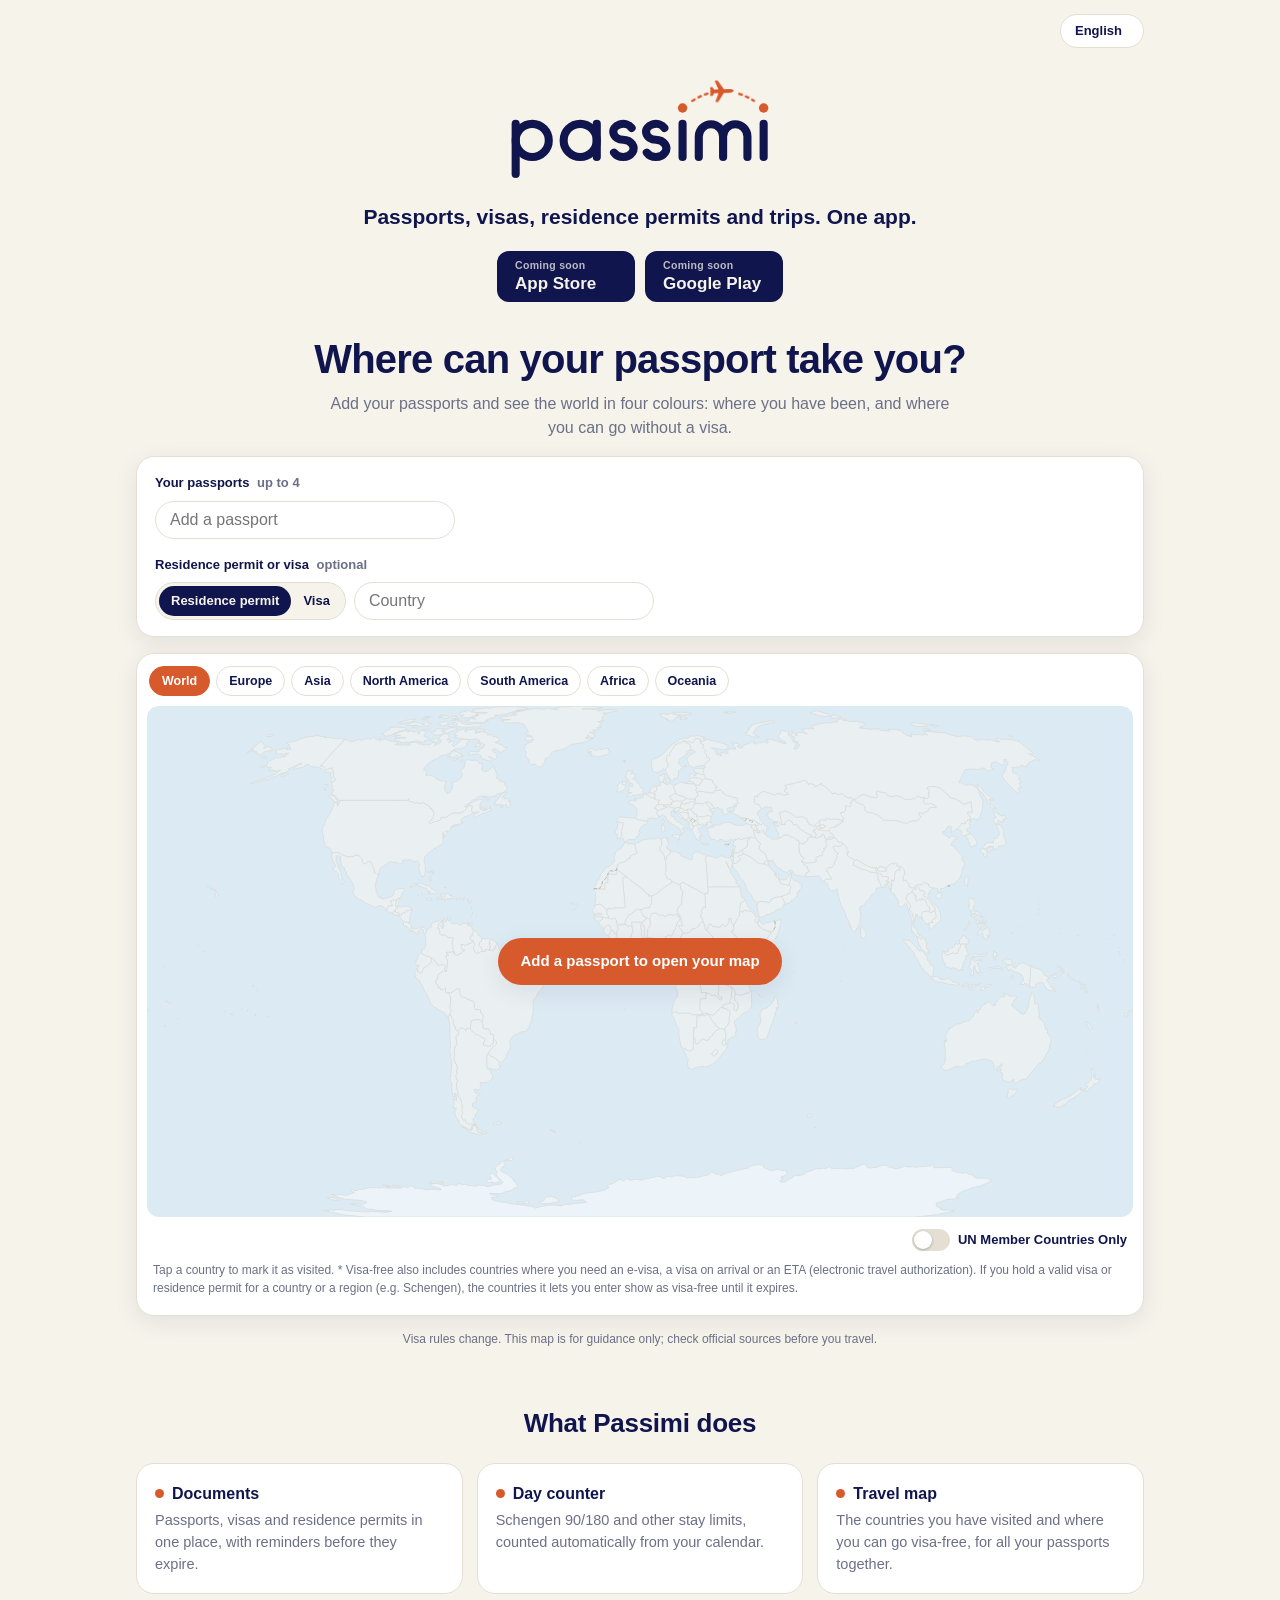
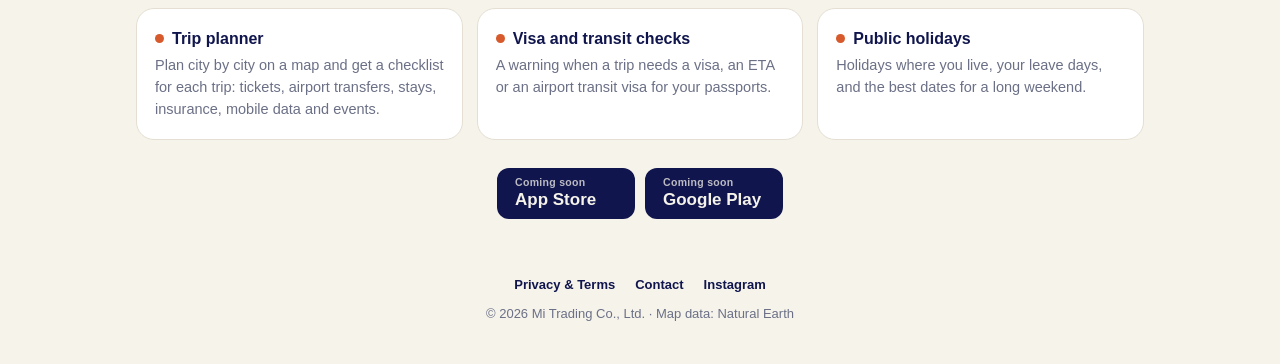
==== index.html @ acd9c2cd "site: 2026-11-10" ====
<!doctype html>
<html lang="en">
<head>
<meta charset="utf-8">
<meta name="viewport" content="width=device-width, initial-scale=1, viewport-fit=cover">
<title>Passimi — passports, visas and trips in one app</title>
<meta name="description" content="Track passports, visas and residence permits, count your days, and see on a map where your passports can take you. Coming soon to the App Store and Google Play.">
<link rel="canonical" href="https://passimi.com/">
<meta property="og:type" content="website">
<meta property="og:url" content="https://passimi.com/">
<meta property="og:title" content="Passimi — passports, visas and trips in one app">
<meta property="og:description" content="See on a map where your passports can take you. Coming soon to the App Store and Google Play.">
<meta property="og:image" content="https://passimi.com/og.png">
<meta name="twitter:card" content="summary_large_image">
<meta name="theme-color" content="#F6F3EB" media="(prefers-color-scheme: light)">
<meta name="theme-color" content="#080C24" media="(prefers-color-scheme: dark)">
<link rel="icon" href="favicon.svg" type="image/svg+xml">
<link rel="apple-touch-icon" href="apple-touch-icon.png">
<link rel="stylesheet" href="style.css">
</head>
<body>
<header class="top">
  <select id="lang" aria-label="Language"></select>
</header>

<main>
  <section class="hero">
    <svg class="logo" viewBox="-64 -104 888 420" role="img" aria-label="passimi">
      <g class="ink">
        <circle cx="61" cy="140" r="49"/><path d="M12 91V239"/>
        <g transform="translate(-4 0)"><circle cx="207" cy="140" r="49"/><path d="M256 91V189"/></g>
        <path transform="translate(-5 0)" d="M360.11 102.75A29 23.5 0 1 0 335 138A31 25.5 0 1 1 308.15 176.25"/>
        <g transform="translate(-14 0)">
          <path d="M466.11 102.75A29 23.5 0 1 0 441 138A31 25.5 0 1 1 414.15 176.25"/>
          <path d="M520 91V189"/>
          <path d="M568 189V128A36 36 0 0 1 640 128V189M640 128A36 36 0 0 1 712 128V189"/>
          <path d="M760 91V189"/>
        </g>
      </g>
      <g transform="translate(-14 0)">
        <circle class="dot" cx="520" cy="44" r="14"/><circle class="dot" cx="760" cy="44" r="14"/>
        <path class="dash" d="M548.80 22.88Q571.60 8.44 594.40 1.22M688.00 2.00Q709.60 9.20 731.20 22.88"/>
        <g id="plane">
          <path d="M34 0L30 -2.8L22 -3.4L6 -3.4L-12 -30L-17 -30L-6 -3.4L-23 -3.4L-28 -11L-32 -11L-30 -3L-32 0L-30 3L-32 11L-28 11L-23 3.4L-6 3.4L-17 30L-12 30L6 3.4L22 3.4L30 2.8L34 0Z"/>
          <animateMotion dur="2.1s" fill="freeze" rotate="auto" path="M520 44Q580 -6 640 -6"
            keyPoints="0;0;1" keyTimes="0;0.24;1" calcMode="spline" keySplines="0 0 1 1;0.45 0 0.2 1"/>
        </g>
      </g>
    </svg>
    <p class="tagline" data-i="tagline">Passports, visas, residence permits and trips. One app.</p>
    <div class="stores">
      <span class="store"><small data-i="soon">Coming soon</small><b>App Store</b></span>
      <span class="store"><small data-i="soon">Coming soon</small><b>Google Play</b></span>
    </div>
  </section>

  <section class="tool" id="tool">
    <h1 data-i="toolTitle">Where can your passport take you?</h1>
    <p class="sub" data-i="toolSub">Add your passports and see the world in four colours: where you have been, and where you can go without a visa.</p>

    <div class="card form">
      <div class="field">
        <div class="lab"><span data-i="passports">Your passports</span> <em data-i="max4">up to 4</em></div>
        <div class="line">
          <div class="chips" id="pchips"></div>
          <div class="combo" id="pcombo">
            <input type="text" autocomplete="off" autocapitalize="off" spellcheck="false" data-ip="passportAdd" placeholder="Add a passport" aria-label="Add a passport">
            <ul hidden></ul>
          </div>
        </div>
      </div>
      <div class="field">
        <div class="lab"><span data-i="docs">Residence permit or visa</span> <em data-i="optional">optional</em></div>
        <div class="line">
          <div class="chips" id="dchips"></div>
          <div class="docadd">
            <div class="seg" id="kind" role="group">
              <button type="button" data-k="permit" data-i="kindPermit" class="on">Residence permit</button>
              <button type="button" data-k="visa" data-i="kindVisa">Visa</button>
            </div>
            <div class="combo" id="dcombo">
              <input type="text" autocomplete="off" autocapitalize="off" spellcheck="false" data-ip="docAdd" placeholder="Country" aria-label="Country">
              <ul hidden></ul>
            </div>
          </div>
        </div>
      </div>
    </div>

    <div class="card mapcard">
      <div class="regions" id="regions"></div>
      <div class="mapwrap locked" id="mapwrap">
        <svg id="map" viewBox="0 0 800 414.6" aria-label="World map"></svg>
        <div class="legend" id="legend"></div>
        <div class="zoom"><button type="button" id="zin" aria-label="Zoom in">+</button><button type="button" id="zout" aria-label="Zoom out">−</button></div>
        <div class="tip" id="tip" hidden></div>
        <div class="toast" id="toast" hidden></div>
        <div class="gate" id="gate"><button type="button" data-i="needPassport">Add a passport to open your map</button></div>
      </div>
      <div class="under">
        <div class="stats" id="stats"></div>
        <label class="switch"><input type="checkbox" id="un"><i></i><span data-i="onlyUN">UN Member Countries Only</span></label>
      </div>
      <p class="note"><span data-i="tapHint">Tap a country to mark it as visited.</span> <span data-i="legendNote">* Visa-free also includes countries where you need an e-visa, a visa on arrival or an ETA (electronic travel authorization).</span></p>
    </div>

    <div class="card list" id="listcard" hidden>
      <h2 data-i="listTitle">Where you can go</h2>
      <div id="list"></div>
    </div>
    <p class="disclaimer" data-i="disclaimer">Visa rules change. This map is for guidance only; check official sources before you travel.</p>
  </section>

  <section class="features">
    <h2 data-i="featTitle">What Passimi does</h2>
    <div class="grid">
      <article><h3 data-i="f1t">Documents</h3><p data-i="f1">Passports, visas and residence permits in one place, with reminders before they expire.</p></article>
      <article><h3 data-i="f2t">Day counter</h3><p data-i="f2">Schengen 90/180 and other stay limits, counted automatically from your calendar.</p></article>
      <article><h3 data-i="f3t">Travel map</h3><p data-i="f3">The countries you have visited and where you can go visa-free, for all your passports together.</p></article>
      <article><h3 data-i="f4t">Trip planner</h3><p data-i="f4">Plan city by city on a map and get a checklist for each trip: tickets, airport transfers, stays, insurance, mobile data and events.</p></article>
      <article><h3 data-i="f5t">Visa and transit checks</h3><p data-i="f5">A warning when a trip needs a visa, an ETA or an airport transit visa for your passports.</p></article>
      <article><h3 data-i="f6t">Public holidays</h3><p data-i="f6">Holidays where you live, your leave days, and the best dates for a long weekend.</p></article>
    </div>
    <div class="stores">
      <span class="store"><small data-i="soon">Coming soon</small><b>App Store</b></span>
      <span class="store"><small data-i="soon">Coming soon</small><b>Google Play</b></span>
    </div>
  </section>
</main>

<footer>
  <nav>
    <a id="legal" href="https://umutjihan-commits.github.io/passimi-legal/" data-i="privacy">Privacy &amp; Terms</a>
    <a href="mailto:support@passimi.com" data-i="contact">Contact</a>
    <a href="https://www.instagram.com/passimiapp/" rel="noopener">Instagram</a>
  </nav>
  <p>© 2026 Mi Trading Co., Ltd. · Map data: Natural Earth</p>
</footer>
<script type="module" src="app.js"></script>
</body>
</html>
---- style.css ----
/* passimi.com — marka paleti ve harita renkleri uygulamayla ayni (constants/colors.ts, TripsWorldMap.tsx) */
:root{
  --bg:#F6F3EB;--surface:#FFFFFF;--ink:#10164D;--muted:#6B7086;--border:#E4DFD2;--orange:#D75A2C;
  --sea:#DCEAF3;--mb:#D3C5A8;--disp:#9A8B66;--nf:#FAF6EC;--nr:#E3D4B4;--vf:#F5AA6E;--vr:#D75A2C;--aq:#FFFFFF;
  --glass:rgba(255,255,255,.92);--shadow:0 6px 24px rgba(16,22,77,.08);
  color-scheme:light dark;
}
@media (prefers-color-scheme:dark){:root{
  --bg:#080C24;--surface:#121839;--ink:#F6F3EB;--muted:#A3A8BF;--border:#1F2752;
  --sea:#0B1040;--mb:#0B1040;--disp:#C9CCD6;--nf:#5A6190;--nr:#3A4172;--vf:#F2A061;--vr:#D75A2C;--aq:#2A3270;
  --glass:rgba(18,24,57,.9);--shadow:0 6px 24px rgba(0,0,0,.35);
}}
*{box-sizing:border-box}
html{-webkit-text-size-adjust:100%}
body{margin:0;background:var(--bg);color:var(--ink);-webkit-font-smoothing:antialiased;
  font:16px/1.5 -apple-system,BlinkMacSystemFont,"SF Pro Text","Segoe UI",Roboto,"Helvetica Neue",Arial,"Noto Sans",sans-serif}
h1,h2,h3,p{margin:0}
button,select,input{font:inherit;color:inherit}
[hidden]{display:none!important}
main{max-width:1040px;margin:0 auto;padding:0 16px}

.top{display:flex;justify-content:flex-end;max-width:1040px;margin:0 auto;padding:14px 16px 0}
#lang{appearance:none;-webkit-appearance:none;background:var(--surface);border:1px solid var(--border);border-radius:999px;
  padding:6px 14px;font-size:13px;font-weight:700;cursor:pointer}

/* ---- hero + logo (acilis animasyonu: ucak 'i' noktasindan kalkar) */
.hero{text-align:center;padding:10px 0 34px}
.logo{display:block;width:min(72vw,300px);height:auto;margin:0 auto}
.logo .ink{fill:none;stroke:var(--ink);stroke-width:24;stroke-linecap:round;stroke-linejoin:round}
.logo .dot{fill:var(--orange)}
.logo .dash{fill:none;stroke:var(--orange);stroke-width:7;stroke-linecap:round;stroke-dasharray:8 13;animation:fade .5s 1.5s both}
#plane path{fill:var(--orange);stroke:var(--orange);stroke-width:4;stroke-linejoin:round;
  transform-box:fill-box;transform-origin:center;animation:pop .35s both}
@keyframes fade{from{opacity:0}}
@keyframes pop{from{opacity:0;transform:scale(.4)}}
.tagline{font-size:clamp(17px,2.4vw,21px);font-weight:600;margin-top:2px}
.stores{display:flex;justify-content:center;gap:10px;margin-top:18px;flex-wrap:wrap}
.store{display:inline-flex;flex-direction:column;text-align:left;min-width:138px;padding:7px 18px 8px;border-radius:12px;
  background:var(--ink);color:var(--bg)}
.store small{font-size:10.5px;font-weight:600;letter-spacing:.03em;opacity:.75}
.store b{font-size:17px;font-weight:800;line-height:1.2}

/* ---- arac */
.tool h1{font-size:clamp(26px,4.4vw,40px);font-weight:800;letter-spacing:-.02em;line-height:1.15;text-align:center}
.sub{max-width:620px;margin:10px auto 0;text-align:center;color:var(--muted)}
.card{background:var(--surface);border:1px solid var(--border);border-radius:18px;box-shadow:var(--shadow);margin-top:16px}
.form{padding:16px 18px;display:grid;gap:16px}
.lab{font-size:13px;font-weight:800;margin-bottom:8px}
.lab em{font-style:normal;font-weight:600;color:var(--muted);margin-left:4px}
.line{display:flex;flex-wrap:wrap;gap:8px;align-items:center}
.chips{display:contents}
.chip{display:inline-flex;align-items:center;gap:6px;height:38px;padding:0 6px 0 12px;border-radius:19px;
  background:var(--bg);border:1px solid var(--border);font-size:14px;font-weight:700}
.fl{font-size:18px;line-height:1}
.chip small{font-size:12px;font-weight:600;color:var(--muted)}
.chip select{border:0;background:transparent;font-size:12.5px;font-weight:700;color:var(--orange);max-width:132px;cursor:pointer}
.chip .x{width:26px;height:26px;border:0;border-radius:50%;background:transparent;color:var(--muted);font-size:18px;line-height:1;cursor:pointer}
.chip .x:hover{background:var(--border)}
.combo{position:relative;flex:1 1 200px;min-width:170px;max-width:300px}
.combo input{width:100%;height:38px;padding:0 14px;border-radius:19px;border:1.5px solid var(--border);background:var(--surface);font-size:16px}
.combo input:focus{outline:0;border-color:var(--orange)}
.combo ul{position:absolute;z-index:20;left:0;right:0;top:44px;margin:0;padding:6px;list-style:none;max-height:264px;overflow:auto;
  background:var(--surface);border:1px solid var(--border);border-radius:14px;box-shadow:var(--shadow)}
.combo li{display:flex;align-items:center;gap:8px;padding:8px 10px;border-radius:9px;font-size:15px;cursor:pointer}
.combo li.hi,.combo li:hover{background:var(--bg)}
.combo li.none{color:var(--muted);cursor:default;background:transparent}
.docadd{display:flex;flex-wrap:wrap;gap:8px;align-items:center;flex:1 1 320px}
.seg{display:inline-flex;padding:3px;border:1px solid var(--border);border-radius:19px;background:var(--bg)}
.seg button{height:30px;padding:0 12px;border:0;border-radius:15px;background:transparent;font-size:13px;font-weight:700;cursor:pointer}
.seg button.on{background:var(--ink);color:var(--bg)}

/* ---- harita */
.mapcard{padding:10px}
.regions{display:flex;gap:6px;overflow-x:auto;padding:2px 2px 10px;scrollbar-width:none}
.regions::-webkit-scrollbar{display:none}
.regions button{flex:none;height:30px;padding:0 12px;border-radius:15px;border:1px solid var(--border);background:var(--surface);
  font-size:12.5px;font-weight:700;cursor:pointer}
.regions button.on{background:var(--orange);border-color:var(--orange);color:#fff}
.mapwrap{position:relative;overflow:hidden;border-radius:12px;background:var(--sea);aspect-ratio:800/414.6;
  user-select:none;-webkit-user-select:none}
#map{display:block;width:100%;height:100%;touch-action:pan-y;cursor:grab}
.zoomed #map{touch-action:none}
#vp{transform-origin:0 0}
#vp.anim{transition:transform .55s cubic-bezier(.4,0,.2,1)}
#lands path{fill:var(--nf);stroke:var(--mb);stroke-width:.6px;vector-effect:non-scaling-stroke;stroke-linejoin:round;
  transition:fill .25s;cursor:pointer}
#map .nr{fill:var(--nr)}
#map .vf{fill:var(--vf)}
#map .vr{fill:var(--vr)}
#map .aq{fill:var(--aq);cursor:default}
#lines path{fill:none;stroke:var(--disp);stroke-width:1px;vector-effect:non-scaling-stroke;stroke-dasharray:3 2.5;pointer-events:none}
#dots circle{fill:var(--nf);stroke:var(--mb);stroke-width:.8px;vector-effect:non-scaling-stroke;cursor:pointer}
@media (hover:hover){#lands path:not(.aq):hover,#dots circle:hover{filter:brightness(.94)}}
.locked #map{opacity:.5;filter:saturate(.5);pointer-events:none}
.locked .legend,.locked .zoom{display:none}
.gate{position:absolute;inset:0;display:grid;place-items:center;padding:16px}
.gate button{border:0;border-radius:999px;background:var(--orange);color:#fff;font-size:15px;font-weight:800;padding:12px 22px;
  cursor:pointer;box-shadow:var(--shadow)}
.legend{position:absolute;left:8px;bottom:8px;display:grid;grid-template-columns:auto auto auto;gap:3px 9px;align-items:center;
  padding:6px 12px 6px 9px;border-radius:9px;background:var(--glass);font-size:10.5px;font-weight:600;color:var(--muted);pointer-events:none}
.legend b{font-size:10px;font-weight:700;text-align:center}
.sw{display:block;width:18px;height:10px;border-radius:3px;justify-self:center;border:1px solid transparent}
.sw.e{border-color:var(--border)}
.zoom{position:absolute;right:8px;bottom:8px;display:flex;flex-direction:column;gap:6px}
.zoom button{width:32px;height:32px;border-radius:10px;border:1px solid var(--border);background:var(--surface);
  font-size:18px;font-weight:700;line-height:1;cursor:pointer}
.tip{position:absolute;z-index:5;pointer-events:none;transform:translate(-50%,-125%);white-space:nowrap;
  padding:6px 10px;border-radius:9px;background:var(--ink);color:var(--bg);font-size:12.5px;font-weight:700}
.tip small{display:block;font-weight:600;opacity:.8}
.toast{position:absolute;z-index:6;left:8px;right:8px;bottom:8px;margin:0 auto;max-width:460px;display:flex;align-items:center;gap:10px;
  padding:9px 12px;border-radius:14px;background:var(--surface);border:1px solid var(--border);
  box-shadow:0 3px 10px rgba(16,22,77,.12);animation:up .2s both}
.toast .fl{font-size:22px}
.toast .tx{flex:1;min-width:0}
.toast b,.toast small{display:block;white-space:nowrap;overflow:hidden;text-overflow:ellipsis}
.toast b{font-size:14px;font-weight:800}
.toast small{font-size:12px;font-weight:600;color:var(--muted)}
.toast small.add{color:var(--orange)}
.toast button{border:0;background:transparent;color:var(--orange);font-size:13px;font-weight:800;padding:6px 8px;cursor:pointer}
@keyframes up{from{opacity:0;transform:translateY(8px)}}
.under{display:flex;flex-wrap:wrap;gap:10px 18px;align-items:center;justify-content:space-between;padding:12px 6px 4px}
.stats{display:flex;flex-wrap:wrap;gap:6px 26px}
.stat b{display:block;font-size:22px;font-weight:800;letter-spacing:-.01em;line-height:1.2}
.stat b i{font-style:normal;font-size:14px;font-weight:700;color:var(--muted)}
.stat span{font-size:12px;font-weight:600;color:var(--muted)}
.switch{display:inline-flex;align-items:center;gap:8px;font-size:13px;font-weight:700;cursor:pointer}
.switch input{position:absolute;opacity:0;width:0;height:0}
.switch i{position:relative;width:38px;height:22px;border-radius:11px;background:var(--border);transition:background .2s}
.switch i::after{content:"";position:absolute;top:2px;left:2px;width:18px;height:18px;border-radius:50%;background:#fff;
  box-shadow:0 1px 3px rgba(0,0,0,.25);transition:transform .2s}
.switch input:checked+i{background:var(--orange)}
.switch input:checked+i::after{transform:translateX(16px)}
.switch input:focus-visible+i{outline:2px solid var(--orange);outline-offset:2px}
.note{padding:6px 6px 8px;font-size:12px;line-height:1.5;color:var(--muted)}

/* ---- liste */
.list{padding:16px 18px 6px}
.list h2{font-size:18px;font-weight:800;margin-bottom:6px}
details{border-top:1px solid var(--border)}
details:first-child{border-top:0}
summary{display:flex;align-items:center;gap:10px;padding:12px 2px;font-size:15px;font-weight:800;cursor:pointer;list-style:none}
summary::-webkit-details-marker{display:none}
summary .sw{width:14px;height:14px;border-radius:4px}
summary .n{margin-left:auto;color:var(--muted);font-weight:700}
summary::after{content:"›";color:var(--muted);font-size:18px;line-height:1;transition:transform .2s}
details[open] summary::after{transform:rotate(90deg)}
.cl{display:flex;flex-wrap:wrap;gap:6px;padding:0 0 14px}
.cl button{display:inline-flex;align-items:center;gap:6px;height:32px;padding:0 11px;border-radius:16px;border:1px solid var(--border);
  background:var(--bg);font-size:13px;font-weight:600;cursor:pointer}
.cl button small{color:var(--muted);font-weight:600}
.cl button.v{background:var(--vf);border-color:var(--vf);color:#10164D}
.cl button.v small{color:#10164D;opacity:.7}
.disclaimer{margin-top:14px;text-align:center;font-size:12px;color:var(--muted)}

/* ---- ozellikler + alt */
.features{padding:56px 0 28px}
.features h2{text-align:center;font-size:26px;font-weight:800;letter-spacing:-.01em}
.grid{display:grid;grid-template-columns:repeat(auto-fit,minmax(260px,1fr));gap:14px;margin-top:20px}
.grid article{padding:18px;border-radius:18px;background:var(--surface);border:1px solid var(--border)}
.grid h3{font-size:16px;font-weight:800;margin-bottom:4px}
.grid h3::before{content:"";display:inline-block;width:9px;height:9px;margin-right:8px;border-radius:50%;background:var(--orange);vertical-align:1px}
.grid p{font-size:14.5px;color:var(--muted)}
.features .stores{margin-top:28px}
footer{padding:28px 16px 40px;text-align:center;font-size:13px;color:var(--muted)}
footer nav{display:flex;justify-content:center;flex-wrap:wrap;gap:8px 20px;margin-bottom:10px}
footer a{color:var(--ink);font-weight:700;text-decoration:none}
footer a:hover{text-decoration:underline}

@media (max-width:640px){
  .mapwrap{aspect-ratio:1/.8}
  .form{padding:14px}
  .combo{max-width:none}
}
@media (prefers-reduced-motion:reduce){
  .logo .dash,#plane path,.toast{animation:none}
  #vp.anim,#lands path{transition:none}
}
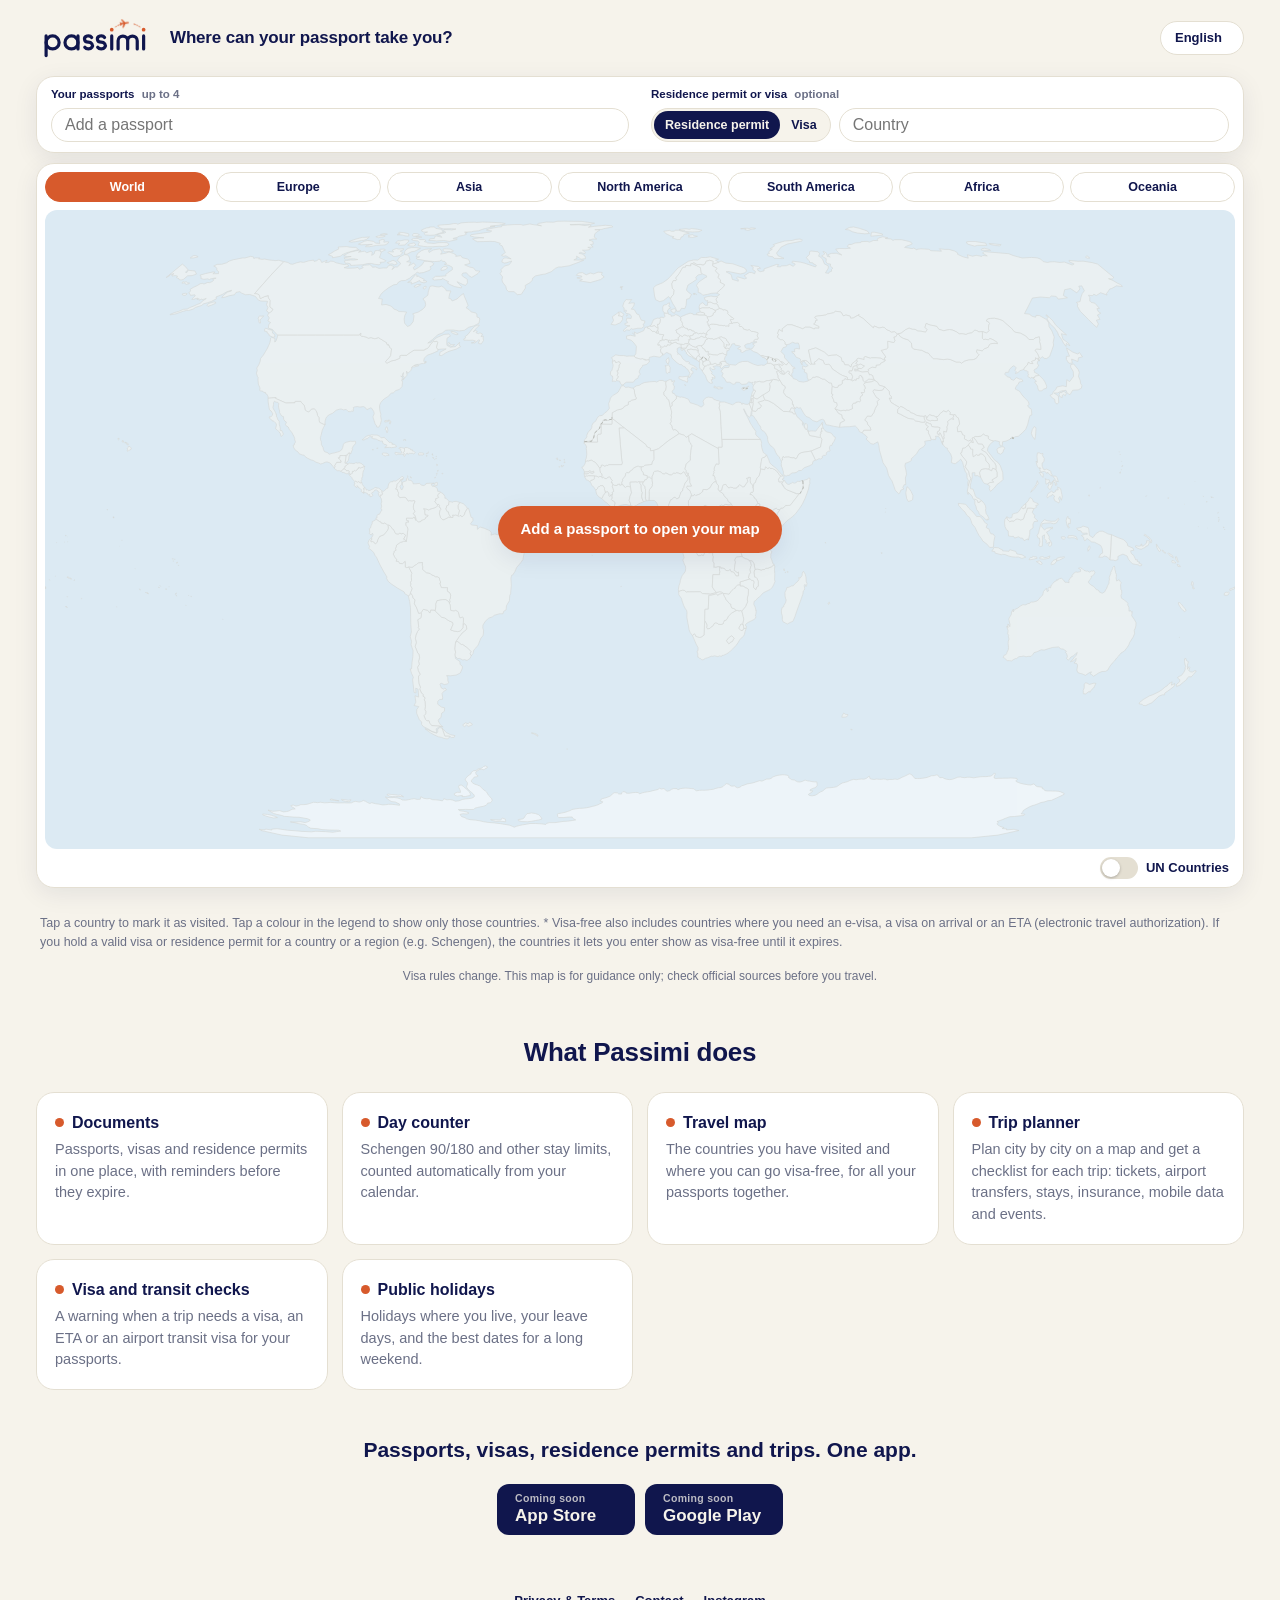
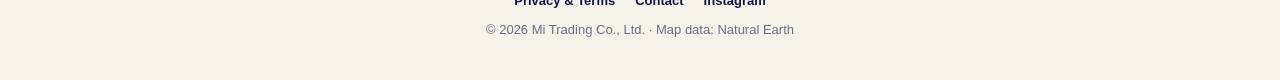
==== commit cb28feff: "site: 2026-11-10" ====
--- a/index.html
+++ b/index.html
@@ -19,13 +19,9 @@
 <link rel="stylesheet" href="style.css">
 </head>
 <body>
-<header class="top">
-  <select id="lang" aria-label="Language"></select>
-</header>
-
-<main>
-  <section class="hero">
-    <svg class="logo" viewBox="-64 -104 888 420" role="img" aria-label="passimi">
+<div class="first">
+  <header class="top">
+    <a class="brand" href="/" aria-label="passimi"><svg class="logo" viewBox="-64 -104 888 420" role="img" aria-label="passimi">
       <g class="ink">
         <circle cx="61" cy="140" r="49"/><path d="M12 91V239"/>
         <g transform="translate(-4 0)"><circle cx="207" cy="140" r="49"/><path d="M256 91V189"/></g>
@@ -46,70 +42,64 @@
             keyPoints="0;0;1" keyTimes="0;0.24;1" calcMode="spline" keySplines="0 0 1 1;0.45 0 0.2 1"/>
         </g>
       </g>
-    </svg>
-    <p class="tagline" data-i="tagline">Passports, visas, residence permits and trips. One app.</p>
-    <div class="stores">
-      <span class="store"><small data-i="soon">Coming soon</small><b>App Store</b></span>
-      <span class="store"><small data-i="soon">Coming soon</small><b>Google Play</b></span>
+    </svg></a>
+    <h1 class="ttl" data-i="toolTitle">Where can your passport take you?</h1>
+    <select id="lang" aria-label="Language"></select>
+  </header>
+
+  <div class="card form" id="tool">
+    <div class="field">
+      <div class="lab"><span data-i="passports">Your passports</span> <em data-i="max4">up to 4</em></div>
+      <div class="line">
+        <div class="chips" id="pchips"></div>
+        <div class="combo" id="pcombo">
+          <input type="text" autocomplete="off" autocapitalize="off" spellcheck="false" data-ip="passportAdd" placeholder="Add a passport" aria-label="Add a passport">
+          <ul hidden></ul>
+        </div>
+      </div>
     </div>
-  </section>
-
-  <section class="tool" id="tool">
-    <h1 data-i="toolTitle">Where can your passport take you?</h1>
-    <p class="sub" data-i="toolSub">Add your passports and see the world in four colours: where you have been, and where you can go without a visa.</p>
-
-    <div class="card form">
-      <div class="field">
-        <div class="lab"><span data-i="passports">Your passports</span> <em data-i="max4">up to 4</em></div>
-        <div class="line">
-          <div class="chips" id="pchips"></div>
-          <div class="combo" id="pcombo">
-            <input type="text" autocomplete="off" autocapitalize="off" spellcheck="false" data-ip="passportAdd" placeholder="Add a passport" aria-label="Add a passport">
+    <div class="field">
+      <div class="lab"><span data-i="docs">Residence permit or visa</span> <em data-i="optional">optional</em></div>
+      <div class="line">
+        <div class="chips" id="dchips"></div>
+        <div class="docadd">
+          <div class="seg" id="kind" role="group">
+            <button type="button" data-k="permit" data-i="kindPermit" class="on">Residence permit</button>
+            <button type="button" data-k="visa" data-i="kindVisa">Visa</button>
+          </div>
+          <div class="combo" id="dcombo">
+            <input type="text" autocomplete="off" autocapitalize="off" spellcheck="false" data-ip="docAdd" placeholder="Country" aria-label="Country">
             <ul hidden></ul>
           </div>
         </div>
       </div>
-      <div class="field">
-        <div class="lab"><span data-i="docs">Residence permit or visa</span> <em data-i="optional">optional</em></div>
-        <div class="line">
-          <div class="chips" id="dchips"></div>
-          <div class="docadd">
-            <div class="seg" id="kind" role="group">
-              <button type="button" data-k="permit" data-i="kindPermit" class="on">Residence permit</button>
-              <button type="button" data-k="visa" data-i="kindVisa">Visa</button>
-            </div>
-            <div class="combo" id="dcombo">
-              <input type="text" autocomplete="off" autocapitalize="off" spellcheck="false" data-ip="docAdd" placeholder="Country" aria-label="Country">
-              <ul hidden></ul>
-            </div>
-          </div>
-        </div>
-      </div>
     </div>
+  </div>
 
-    <div class="card mapcard">
-      <div class="regions" id="regions"></div>
-      <div class="mapwrap locked" id="mapwrap">
-        <svg id="map" viewBox="0 0 800 414.6" aria-label="World map"></svg>
-        <div class="legend" id="legend"></div>
-        <div class="zoom"><button type="button" id="zin" aria-label="Zoom in">+</button><button type="button" id="zout" aria-label="Zoom out">−</button></div>
-        <div class="tip" id="tip" hidden></div>
-        <div class="toast" id="toast" hidden></div>
-        <div class="gate" id="gate"><button type="button" data-i="needPassport">Add a passport to open your map</button></div>
-      </div>
-      <div class="under">
-        <div class="stats" id="stats"></div>
-        <label class="switch"><input type="checkbox" id="un"><i></i><span data-i="onlyUN">UN Member Countries Only</span></label>
-      </div>
-      <p class="note"><span data-i="tapHint">Tap a country to mark it as visited.</span> <span data-i="legendNote">* Visa-free also includes countries where you need an e-visa, a visa on arrival or an ETA (electronic travel authorization).</span></p>
+  <div class="card mapcard">
+    <div class="regions" id="regions"></div>
+    <div class="mapwrap locked" id="mapwrap">
+      <svg id="map" viewBox="0 0 800 414.6" aria-label="World map"></svg>
+      <div class="legend" id="legend"></div>
+      <div class="zoom"><button type="button" id="zin" aria-label="Zoom in">+</button><button type="button" id="zout" aria-label="Zoom out">−</button></div>
+      <div class="tip" id="tip" hidden></div>
+      <div class="toast" id="toast" hidden></div>
+      <div class="gate" id="gate"><button type="button" data-i="needPassport">Add a passport to open your map</button></div>
     </div>
+    <div class="under">
+      <div class="stats" id="stats"></div>
+      <label class="switch"><input type="checkbox" id="un"><i></i><span data-i="unLabel">UN Countries</span></label>
+    </div>
+  </div>
+</div>
 
-    <div class="card list" id="listcard" hidden>
-      <h2 data-i="listTitle">Where you can go</h2>
-      <div id="list"></div>
-    </div>
-    <p class="disclaimer" data-i="disclaimer">Visa rules change. This map is for guidance only; check official sources before you travel.</p>
-  </section>
+<main>
+  <p class="note"><span data-i="tapHint">Tap a country to mark it as visited.</span> <span data-i="filterHint">Tap a colour in the legend to show only those countries.</span> <span data-i="legendNote">* Visa-free also includes countries where you need an e-visa, a visa on arrival or an ETA (electronic travel authorization).</span></p>
+  <div class="card list" id="listcard" hidden>
+    <h2 data-i="listTitle">Where you can go</h2>
+    <div id="list"></div>
+  </div>
+  <p class="disclaimer" data-i="disclaimer">Visa rules change. This map is for guidance only; check official sources before you travel.</p>
 
   <section class="features">
     <h2 data-i="featTitle">What Passimi does</h2>
@@ -121,9 +111,12 @@
       <article><h3 data-i="f5t">Visa and transit checks</h3><p data-i="f5">A warning when a trip needs a visa, an ETA or an airport transit visa for your passports.</p></article>
       <article><h3 data-i="f6t">Public holidays</h3><p data-i="f6">Holidays where you live, your leave days, and the best dates for a long weekend.</p></article>
     </div>
-    <div class="stores">
-      <span class="store"><small data-i="soon">Coming soon</small><b>App Store</b></span>
-      <span class="store"><small data-i="soon">Coming soon</small><b>Google Play</b></span>
+    <div class="cta">
+      <p class="tagline" data-i="tagline">Passports, visas, residence permits and trips. One app.</p>
+      <div class="stores">
+        <span class="store"><small data-i="soon">Coming soon</small><b>App Store</b></span>
+        <span class="store"><small data-i="soon">Coming soon</small><b>Google Play</b></span>
+      </div>
     </div>
   </section>
 </main>
--- a/style.css
+++ b/style.css
@@ -1,13 +1,13 @@
 /* passimi.com — marka paleti ve harita renkleri uygulamayla ayni (constants/colors.ts, TripsWorldMap.tsx) */
 :root{
   --bg:#F6F3EB;--surface:#FFFFFF;--ink:#10164D;--muted:#6B7086;--border:#E4DFD2;--orange:#D75A2C;
-  --sea:#DCEAF3;--mb:#D3C5A8;--disp:#9A8B66;--nf:#FAF6EC;--nr:#E3D4B4;--vf:#F5AA6E;--vr:#D75A2C;--aq:#FFFFFF;
+  --sea:#DCEAF3;--mb:#D3C5A8;--disp:#9A8B66;--nf:#FAF6EC;--nr:#EEE4CD;--vf:#F5AA6E;--vr:#D75A2C;--aq:#FFFFFF;--dim:#E7EFF4;--dimb:#C9D6DF;
   --glass:rgba(255,255,255,.92);--shadow:0 6px 24px rgba(16,22,77,.08);
   color-scheme:light dark;
 }
 @media (prefers-color-scheme:dark){:root{
   --bg:#080C24;--surface:#121839;--ink:#F6F3EB;--muted:#A3A8BF;--border:#1F2752;
-  --sea:#0B1040;--mb:#0B1040;--disp:#C9CCD6;--nf:#5A6190;--nr:#3A4172;--vf:#F2A061;--vr:#D75A2C;--aq:#2A3270;
+  --sea:#0B1040;--mb:#0B1040;--disp:#C9CCD6;--nf:#565D8C;--nr:#454C7E;--vf:#F2A061;--vr:#D75A2C;--aq:#2A3270;--dim:#141A4C;--dimb:#262D63;
   --glass:rgba(18,24,57,.9);--shadow:0 6px 24px rgba(0,0,0,.35);
 }}
 *{box-sizing:border-box}
@@ -17,15 +17,17 @@
 h1,h2,h3,p{margin:0}
 button,select,input{font:inherit;color:inherit}
 [hidden]{display:none!important}
-main{max-width:1040px;margin:0 auto;padding:0 16px}
-
-.top{display:flex;justify-content:flex-end;max-width:1040px;margin:0 auto;padding:14px 16px 0}
+main{max-width:1240px;margin:0 auto;padding:0 16px}
+
+.first{display:flex;flex-direction:column;gap:10px;height:100vh;height:100svh;min-height:560px;max-width:1240px;margin:0 auto;padding:10px 16px 12px}
+.top{display:flex;align-items:center;gap:16px;flex:none}
+.brand{display:block;flex:none;line-height:0}
+.ttl{flex:1;min-width:0;font-size:17px;font-weight:800;letter-spacing:-.01em;white-space:nowrap;overflow:hidden;text-overflow:ellipsis}
 #lang{appearance:none;-webkit-appearance:none;background:var(--surface);border:1px solid var(--border);border-radius:999px;
   padding:6px 14px;font-size:13px;font-weight:700;cursor:pointer}
 
 /* ---- hero + logo (acilis animasyonu: ucak 'i' noktasindan kalkar) */
-.hero{text-align:center;padding:10px 0 34px}
-.logo{display:block;width:min(72vw,300px);height:auto;margin:0 auto}
+.logo{display:block;width:118px;height:auto}
 .logo .ink{fill:none;stroke:var(--ink);stroke-width:24;stroke-linecap:round;stroke-linejoin:round}
 .logo .dot{fill:var(--orange)}
 .logo .dash{fill:none;stroke:var(--orange);stroke-width:7;stroke-linecap:round;stroke-dasharray:8 13;animation:fade .5s 1.5s both}
@@ -33,7 +35,8 @@
   transform-box:fill-box;transform-origin:center;animation:pop .35s both}
 @keyframes fade{from{opacity:0}}
 @keyframes pop{from{opacity:0;transform:scale(.4)}}
-.tagline{font-size:clamp(17px,2.4vw,21px);font-weight:600;margin-top:2px}
+.cta{margin-top:44px;text-align:center}
+.tagline{font-size:clamp(17px,2.4vw,21px);font-weight:700}
 .stores{display:flex;justify-content:center;gap:10px;margin-top:18px;flex-wrap:wrap}
 .store{display:inline-flex;flex-direction:column;text-align:left;min-width:138px;padding:7px 18px 8px;border-radius:12px;
   background:var(--ink);color:var(--bg)}
@@ -41,44 +44,42 @@
 .store b{font-size:17px;font-weight:800;line-height:1.2}
 
 /* ---- arac */
-.tool h1{font-size:clamp(26px,4.4vw,40px);font-weight:800;letter-spacing:-.02em;line-height:1.15;text-align:center}
-.sub{max-width:620px;margin:10px auto 0;text-align:center;color:var(--muted)}
 .card{background:var(--surface);border:1px solid var(--border);border-radius:18px;box-shadow:var(--shadow);margin-top:16px}
-.form{padding:16px 18px;display:grid;gap:16px}
-.lab{font-size:13px;font-weight:800;margin-bottom:8px}
+.first .card{margin-top:0}
+.form{flex:none;padding:9px 14px 10px;display:grid;grid-template-columns:1fr 1fr;gap:8px 22px}
+.lab{font-size:11.5px;font-weight:800;margin-bottom:5px;white-space:nowrap;overflow:hidden;text-overflow:ellipsis}
 .lab em{font-style:normal;font-weight:600;color:var(--muted);margin-left:4px}
 .line{display:flex;flex-wrap:wrap;gap:8px;align-items:center}
 .chips{display:contents}
-.chip{display:inline-flex;align-items:center;gap:6px;height:38px;padding:0 6px 0 12px;border-radius:19px;
+.chip{display:inline-flex;align-items:center;gap:6px;height:34px;padding:0 4px 0 11px;border-radius:17px;
   background:var(--bg);border:1px solid var(--border);font-size:14px;font-weight:700}
 .fl{font-size:18px;line-height:1}
 .chip small{font-size:12px;font-weight:600;color:var(--muted)}
 .chip select{border:0;background:transparent;font-size:12.5px;font-weight:700;color:var(--orange);max-width:132px;cursor:pointer}
 .chip .x{width:26px;height:26px;border:0;border-radius:50%;background:transparent;color:var(--muted);font-size:18px;line-height:1;cursor:pointer}
 .chip .x:hover{background:var(--border)}
-.combo{position:relative;flex:1 1 200px;min-width:170px;max-width:300px}
-.combo input{width:100%;height:38px;padding:0 14px;border-radius:19px;border:1.5px solid var(--border);background:var(--surface);font-size:16px}
+.combo{position:relative;flex:1 1 150px;min-width:120px}
+.combo input{width:100%;height:34px;padding:0 13px;border-radius:17px;border:1.5px solid var(--border);background:var(--surface);font-size:16px}
 .combo input:focus{outline:0;border-color:var(--orange)}
-.combo ul{position:absolute;z-index:20;left:0;right:0;top:44px;margin:0;padding:6px;list-style:none;max-height:264px;overflow:auto;
+.combo ul{position:absolute;z-index:30;left:0;right:0;min-width:220px;top:40px;margin:0;padding:6px;list-style:none;max-height:264px;overflow:auto;
   background:var(--surface);border:1px solid var(--border);border-radius:14px;box-shadow:var(--shadow)}
 .combo li{display:flex;align-items:center;gap:8px;padding:8px 10px;border-radius:9px;font-size:15px;cursor:pointer}
 .combo li.hi,.combo li:hover{background:var(--bg)}
 .combo li.none{color:var(--muted);cursor:default;background:transparent}
-.docadd{display:flex;flex-wrap:wrap;gap:8px;align-items:center;flex:1 1 320px}
-.seg{display:inline-flex;padding:3px;border:1px solid var(--border);border-radius:19px;background:var(--bg)}
-.seg button{height:30px;padding:0 12px;border:0;border-radius:15px;background:transparent;font-size:13px;font-weight:700;cursor:pointer}
+.docadd{display:flex;gap:8px;align-items:center;flex:1 1 260px;min-width:0}
+.seg{flex:none;display:inline-flex;padding:2px;border:1px solid var(--border);border-radius:19px;background:var(--bg)}
+.seg button{height:28px;padding:0 11px;border:0;border-radius:14px;background:transparent;font-size:12.5px;font-weight:700;cursor:pointer}
 .seg button.on{background:var(--ink);color:var(--bg)}
 
 /* ---- harita */
-.mapcard{padding:10px}
-.regions{display:flex;gap:6px;overflow-x:auto;padding:2px 2px 10px;scrollbar-width:none}
-.regions::-webkit-scrollbar{display:none}
-.regions button{flex:none;height:30px;padding:0 12px;border-radius:15px;border:1px solid var(--border);background:var(--surface);
+.mapcard{flex:1;min-height:0;display:flex;flex-direction:column;padding:8px}
+.regions{flex:none;display:grid;grid-template-columns:repeat(7,1fr);gap:6px;padding:0 0 8px}
+.regions button{min-width:0;height:30px;padding:0 6px;border-radius:15px;white-space:nowrap;overflow:hidden;text-overflow:ellipsis;border:1px solid var(--border);background:var(--surface);
   font-size:12.5px;font-weight:700;cursor:pointer}
 .regions button.on{background:var(--orange);border-color:var(--orange);color:#fff}
-.mapwrap{position:relative;overflow:hidden;border-radius:12px;background:var(--sea);aspect-ratio:800/414.6;
+.mapwrap{position:relative;flex:1;min-height:240px;overflow:hidden;border-radius:12px;background:var(--sea);
   user-select:none;-webkit-user-select:none}
-#map{display:block;width:100%;height:100%;touch-action:pan-y;cursor:grab}
+#map{position:absolute;inset:0;display:block;width:100%;height:100%;touch-action:pan-y;cursor:grab}
 .zoomed #map{touch-action:none}
 #vp{transform-origin:0 0}
 #vp.anim{transition:transform .55s cubic-bezier(.4,0,.2,1)}
@@ -88,6 +89,7 @@
 #map .vf{fill:var(--vf)}
 #map .vr{fill:var(--vr)}
 #map .aq{fill:var(--aq);cursor:default}
+#map .x{fill:var(--dim);stroke:var(--dimb)}
 #lines path{fill:none;stroke:var(--disp);stroke-width:1px;vector-effect:non-scaling-stroke;stroke-dasharray:3 2.5;pointer-events:none}
 #dots circle{fill:var(--nf);stroke:var(--mb);stroke-width:.8px;vector-effect:non-scaling-stroke;cursor:pointer}
 @media (hover:hover){#lands path:not(.aq):hover,#dots circle:hover{filter:brightness(.94)}}
@@ -96,11 +98,16 @@
 .gate{position:absolute;inset:0;display:grid;place-items:center;padding:16px}
 .gate button{border:0;border-radius:999px;background:var(--orange);color:#fff;font-size:15px;font-weight:800;padding:12px 22px;
   cursor:pointer;box-shadow:var(--shadow)}
-.legend{position:absolute;left:8px;bottom:8px;display:grid;grid-template-columns:auto auto auto;gap:3px 9px;align-items:center;
-  padding:6px 12px 6px 9px;border-radius:9px;background:var(--glass);font-size:10.5px;font-weight:600;color:var(--muted);pointer-events:none}
-.legend b{font-size:10px;font-weight:700;text-align:center}
-.sw{display:block;width:18px;height:10px;border-radius:3px;justify-self:center;border:1px solid transparent}
+.legend{position:absolute;z-index:4;left:8px;bottom:8px;display:grid;grid-template-columns:auto 1fr 1fr;gap:2px 4px;align-items:center;
+  padding:5px 6px;border-radius:11px;background:var(--glass);box-shadow:0 2px 8px rgba(16,22,77,.08);font-size:10.5px;font-weight:700;color:var(--muted)}
+.legend b{font-size:10px;font-weight:800;text-align:center;padding:0 4px}
+.legend .rl{padding:0 4px 0 3px;text-align:left;background:none;border:0;color:inherit;font:inherit;cursor:pointer}
+.legend .cell{display:grid;place-items:center;height:22px;min-width:40px;border:1.5px solid transparent;border-radius:7px;background:none;padding:0;cursor:pointer}
+.legend .cell.on{border-color:var(--ink)}
+.legend .all{grid-column:1/-1;margin-top:3px;height:22px;border:0;border-radius:7px;background:var(--ink);color:var(--bg);font:inherit;font-size:10.5px;font-weight:800;cursor:pointer}
+.sw{display:block;width:20px;height:11px;border-radius:3px;justify-self:center;border:1px solid transparent}
 .sw.e{border-color:var(--border)}
+.legend .cell.off .sw{opacity:.35}
 .zoom{position:absolute;right:8px;bottom:8px;display:flex;flex-direction:column;gap:6px}
 .zoom button{width:32px;height:32px;border-radius:10px;border:1px solid var(--border);background:var(--surface);
   font-size:18px;font-weight:700;line-height:1;cursor:pointer}
@@ -118,9 +125,10 @@
 .toast small.add{color:var(--orange)}
 .toast button{border:0;background:transparent;color:var(--orange);font-size:13px;font-weight:800;padding:6px 8px;cursor:pointer}
 @keyframes up{from{opacity:0;transform:translateY(8px)}}
-.under{display:flex;flex-wrap:wrap;gap:10px 18px;align-items:center;justify-content:space-between;padding:12px 6px 4px}
+.under{flex:none;display:flex;flex-wrap:wrap;gap:6px 18px;align-items:center;justify-content:space-between;padding:8px 6px 0}
 .stats{display:flex;flex-wrap:wrap;gap:6px 26px}
-.stat b{display:block;font-size:22px;font-weight:800;letter-spacing:-.01em;line-height:1.2}
+.stat{display:flex;align-items:baseline;gap:8px}
+.stat b{display:block;font-size:20px;font-weight:800;letter-spacing:-.01em;line-height:1.2}
 .stat b i{font-style:normal;font-size:14px;font-weight:700;color:var(--muted)}
 .stat span{font-size:12px;font-weight:600;color:var(--muted)}
 .switch{display:inline-flex;align-items:center;gap:8px;font-size:13px;font-weight:700;cursor:pointer}
@@ -131,7 +139,7 @@
 .switch input:checked+i{background:var(--orange)}
 .switch input:checked+i::after{transform:translateX(16px)}
 .switch input:focus-visible+i{outline:2px solid var(--orange);outline-offset:2px}
-.note{padding:6px 6px 8px;font-size:12px;line-height:1.5;color:var(--muted)}
+.note{padding:14px 4px 0;font-size:12.5px;line-height:1.55;color:var(--muted)}
 
 /* ---- liste */
 .list{padding:16px 18px 6px}
@@ -144,7 +152,11 @@
 summary .n{margin-left:auto;color:var(--muted);font-weight:700}
 summary::after{content:"›";color:var(--muted);font-size:18px;line-height:1;transition:transform .2s}
 details[open] summary::after{transform:rotate(90deg)}
-.cl{display:flex;flex-wrap:wrap;gap:6px;padding:0 0 14px}
+.cl{display:flex;flex-wrap:wrap;gap:6px;padding:0 0 10px}
+.ct{display:flex;align-items:baseline;gap:6px;margin:2px 0 7px;font-size:12px;font-weight:800;letter-spacing:.03em;text-transform:uppercase;color:var(--muted)}
+.ct span{font-weight:700;opacity:.75}
+.empty{padding:14px 2px;color:var(--muted);font-size:14px}
+.gbody{padding-bottom:6px}
 .cl button{display:inline-flex;align-items:center;gap:6px;height:32px;padding:0 11px;border-radius:16px;border:1px solid var(--border);
   background:var(--bg);font-size:13px;font-weight:600;cursor:pointer}
 .cl button small{color:var(--muted);font-weight:600}
@@ -153,23 +165,48 @@
 .disclaimer{margin-top:14px;text-align:center;font-size:12px;color:var(--muted)}
 
 /* ---- ozellikler + alt */
-.features{padding:56px 0 28px}
+.features{padding:48px 0 28px}
 .features h2{text-align:center;font-size:26px;font-weight:800;letter-spacing:-.01em}
 .grid{display:grid;grid-template-columns:repeat(auto-fit,minmax(260px,1fr));gap:14px;margin-top:20px}
 .grid article{padding:18px;border-radius:18px;background:var(--surface);border:1px solid var(--border)}
 .grid h3{font-size:16px;font-weight:800;margin-bottom:4px}
 .grid h3::before{content:"";display:inline-block;width:9px;height:9px;margin-right:8px;border-radius:50%;background:var(--orange);vertical-align:1px}
 .grid p{font-size:14.5px;color:var(--muted)}
-.features .stores{margin-top:28px}
+
 footer{padding:28px 16px 40px;text-align:center;font-size:13px;color:var(--muted)}
 footer nav{display:flex;justify-content:center;flex-wrap:wrap;gap:8px 20px;margin-bottom:10px}
 footer a{color:var(--ink);font-weight:700;text-decoration:none}
 footer a:hover{text-decoration:underline}
 
-@media (max-width:640px){
-  .mapwrap{aspect-ratio:1/.8}
-  .form{padding:14px}
-  .combo{max-width:none}
+@media (max-width:900px){
+  .regions{display:flex;flex-wrap:wrap}
+  .regions button{flex:1 1 auto;padding:0 10px}
+}
+@media (max-width:760px){
+  .first{gap:8px;height:auto;min-height:0;padding:8px 10px 10px}
+  .mapcard{flex:none}
+  .mapwrap{flex:none;aspect-ratio:1/.66;min-height:0}
+  .chip{height:32px;font-size:13px;gap:4px;padding-left:9px}
+  .chip select{max-width:118px;font-size:12px}
+  .combo{flex:1 1 100px;min-width:96px}
+  .combo input{height:32px;font-size:16px}
+  .docadd{flex:1 1 230px}
+  .seg button{height:26px;padding:0 9px;font-size:12px}
+  .lab{font-size:11px;margin-bottom:4px}
+  .legend{left:5px;bottom:5px;padding:3px 4px;font-size:9.5px;gap:1px 2px}
+  .legend b{font-size:9px;padding:0 2px}
+  .legend .sw{width:16px;height:9px}
+  .legend .all{height:19px;font-size:9.5px}
+  .zoom{right:5px;bottom:5px}
+  .zoom button{width:28px;height:28px}
+  .ttl{font-size:14px;white-space:normal;line-height:1.2}
+  .logo{width:96px}
+  .form{grid-template-columns:1fr;padding:8px 10px 9px;gap:6px}
+  .mapcard{padding:6px}
+  .regions{gap:5px;padding-bottom:6px}
+  .regions button{height:28px;font-size:12px}
+  .stat b{font-size:18px}
+  .legend .cell{min-width:30px;height:18px}
 }
 @media (prefers-reduced-motion:reduce){
   .logo .dash,#plane path,.toast{animation:none}
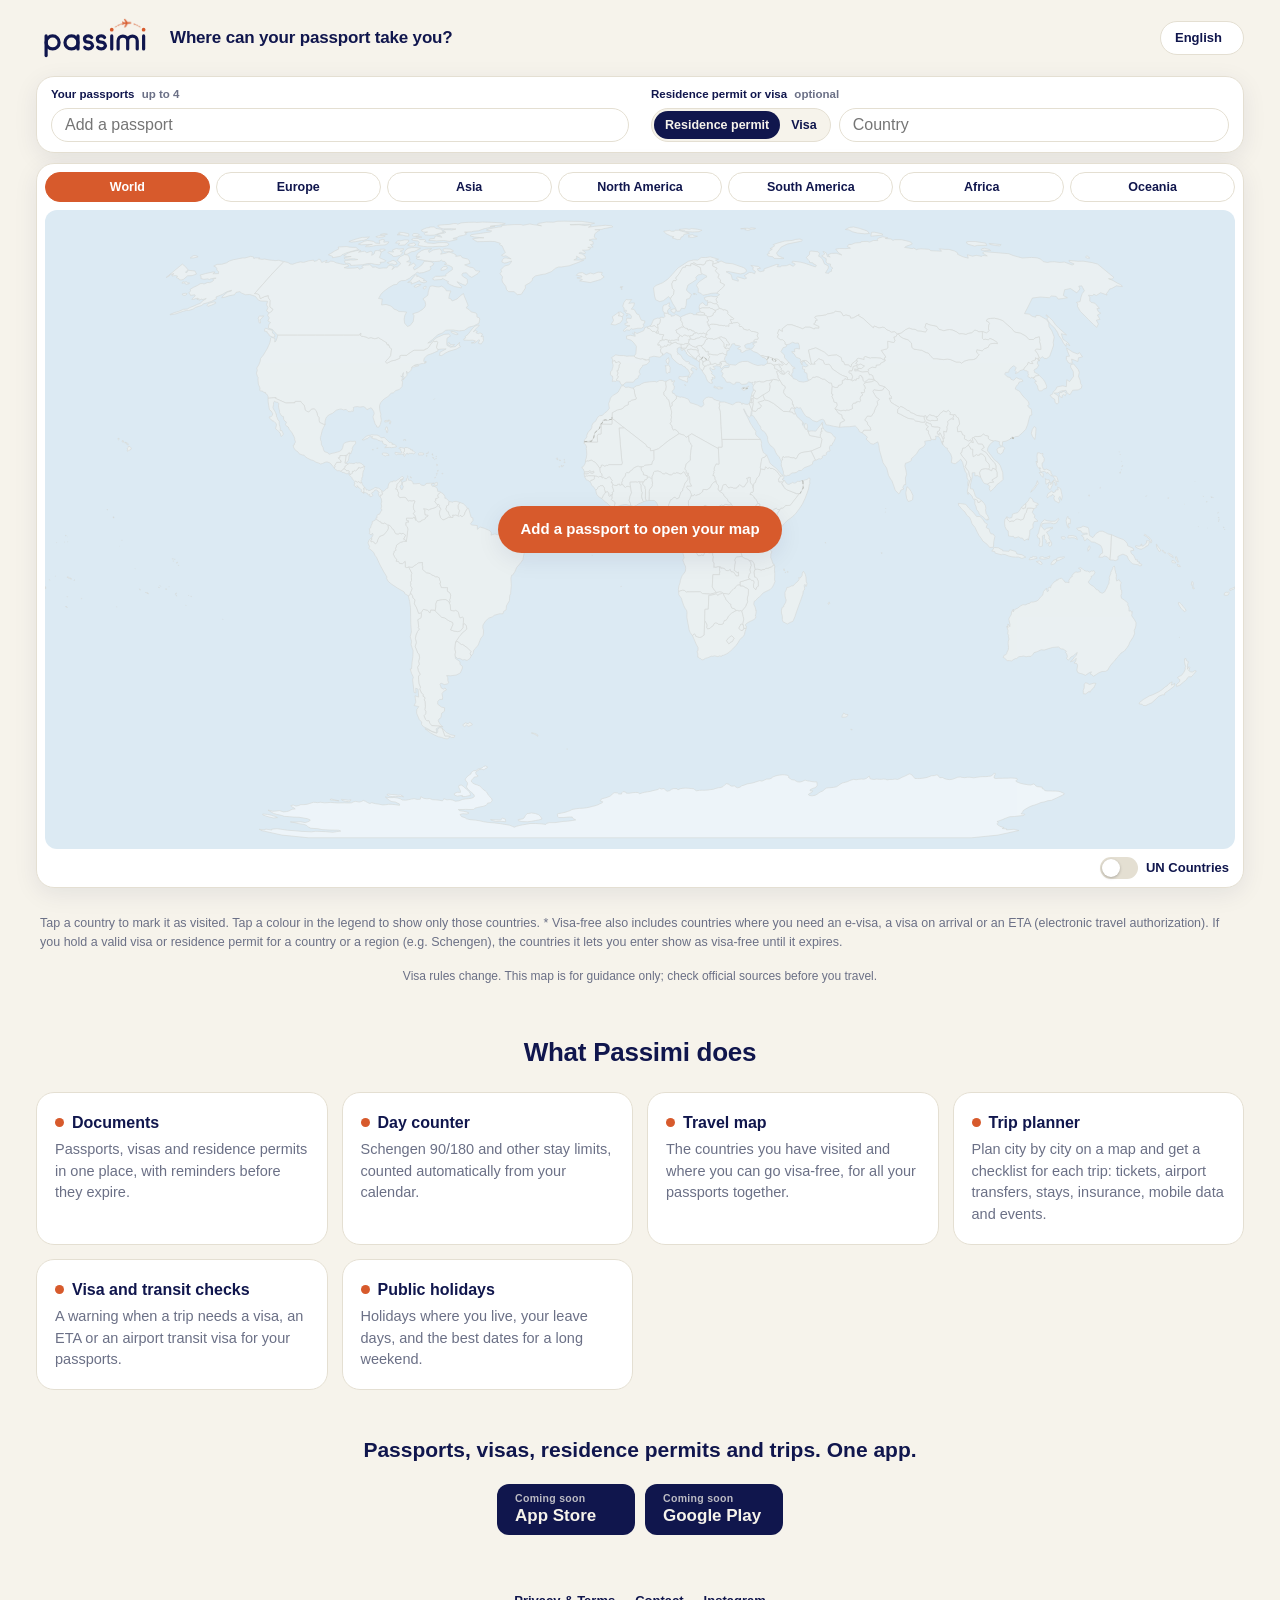
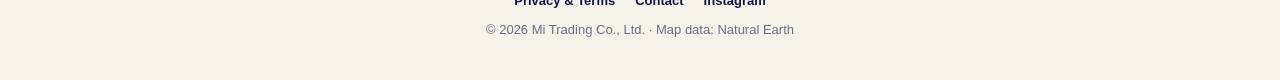
==== commit 3f833064: "site: 2026-11-10" ====
--- a/index.html
+++ b/index.html
@@ -12,8 +12,7 @@
 <meta property="og:description" content="See on a map where your passports can take you. Coming soon to the App Store and Google Play.">
 <meta property="og:image" content="https://passimi.com/og.png">
 <meta name="twitter:card" content="summary_large_image">
-<meta name="theme-color" content="#F6F3EB" media="(prefers-color-scheme: light)">
-<meta name="theme-color" content="#080C24" media="(prefers-color-scheme: dark)">
+<meta name="theme-color" content="#F6F3EB">
 <link rel="icon" href="favicon.svg" type="image/svg+xml">
 <link rel="apple-touch-icon" href="apple-touch-icon.png">
 <link rel="stylesheet" href="style.css">
--- a/style.css
+++ b/style.css
@@ -3,13 +3,8 @@
   --bg:#F6F3EB;--surface:#FFFFFF;--ink:#10164D;--muted:#6B7086;--border:#E4DFD2;--orange:#D75A2C;
   --sea:#DCEAF3;--mb:#D3C5A8;--disp:#9A8B66;--nf:#FAF6EC;--nr:#EEE4CD;--vf:#F5AA6E;--vr:#D75A2C;--aq:#FFFFFF;--dim:#E7EFF4;--dimb:#C9D6DF;
   --glass:rgba(255,255,255,.92);--shadow:0 6px 24px rgba(16,22,77,.08);
-  color-scheme:light dark;
-}
-@media (prefers-color-scheme:dark){:root{
-  --bg:#080C24;--surface:#121839;--ink:#F6F3EB;--muted:#A3A8BF;--border:#1F2752;
-  --sea:#0B1040;--mb:#0B1040;--disp:#C9CCD6;--nf:#565D8C;--nr:#454C7E;--vf:#F2A061;--vr:#D75A2C;--aq:#2A3270;--dim:#141A4C;--dimb:#262D63;
-  --glass:rgba(18,24,57,.9);--shadow:0 6px 24px rgba(0,0,0,.35);
-}}
+  color-scheme:light;
+}
 *{box-sizing:border-box}
 html{-webkit-text-size-adjust:100%}
 body{margin:0;background:var(--bg);color:var(--ink);-webkit-font-smoothing:antialiased;
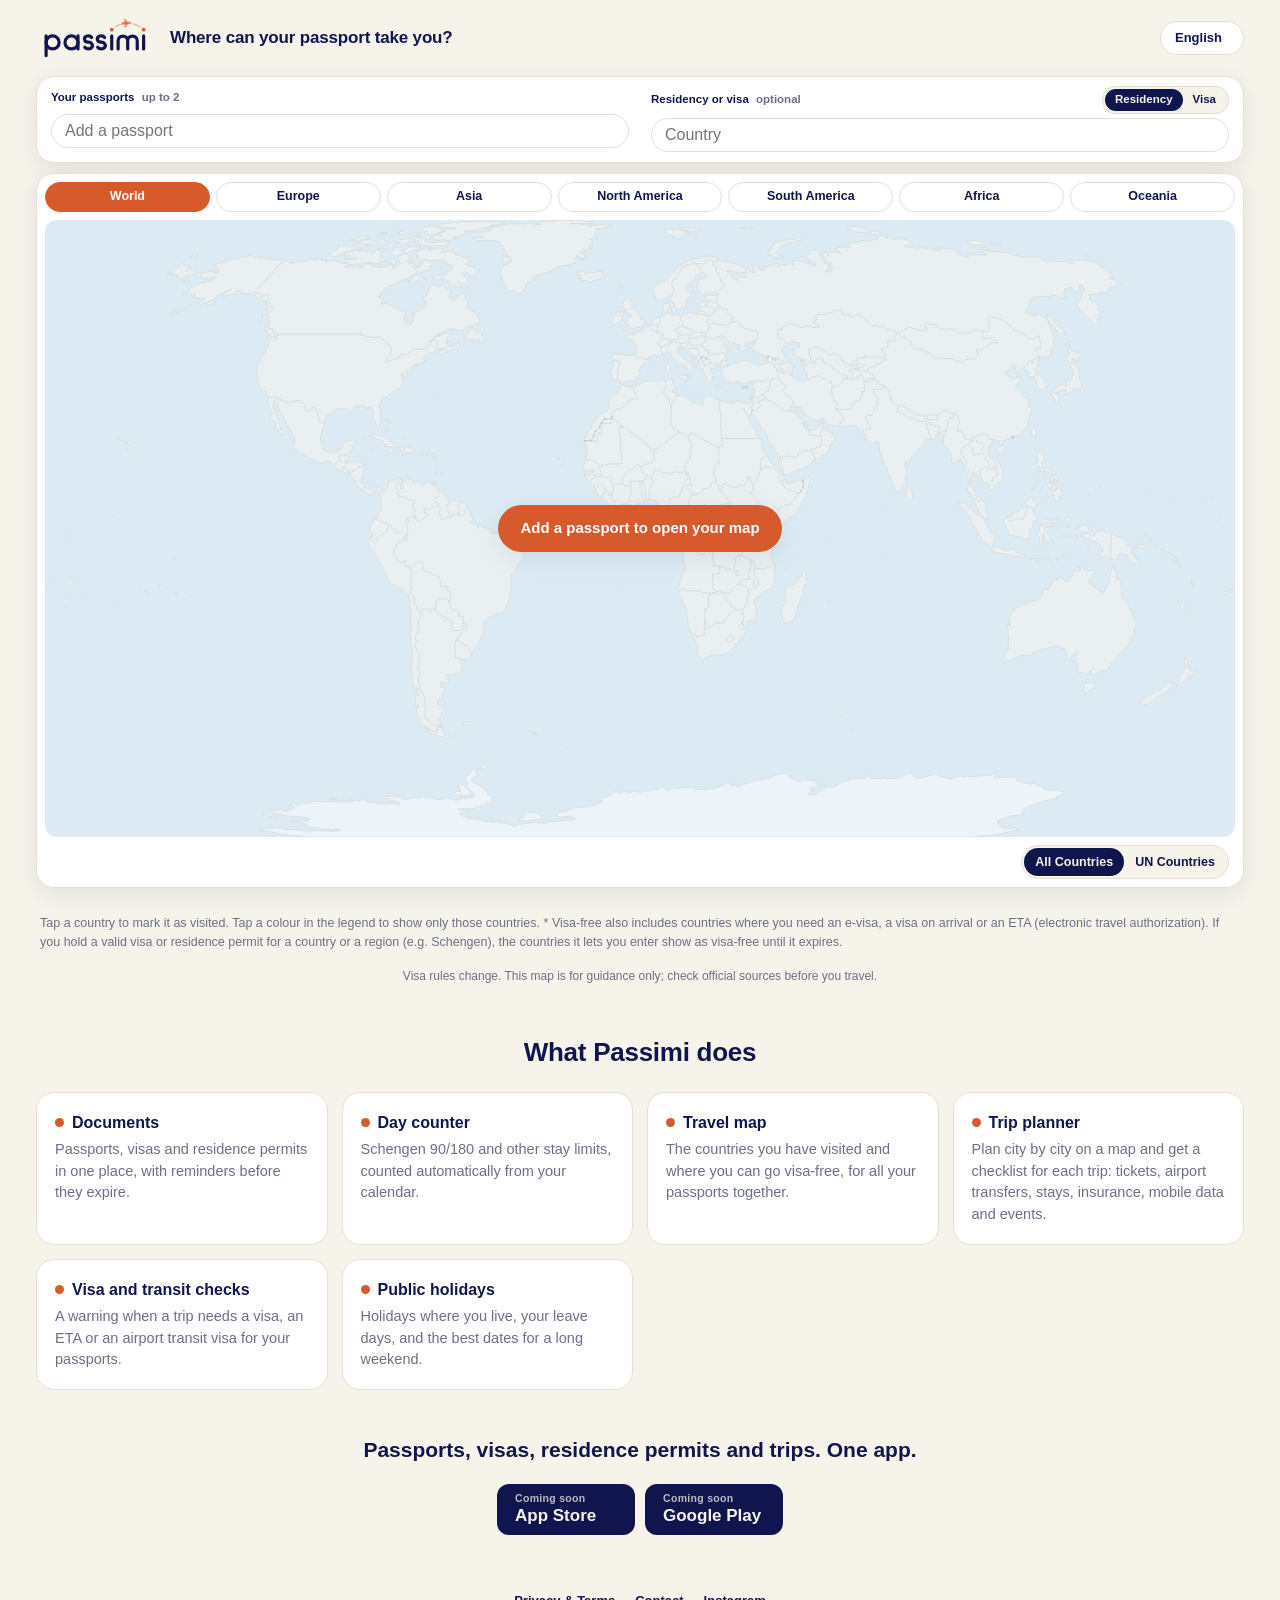
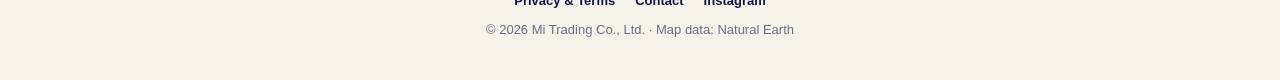
==== commit 148c7be4: "site: 2026-11-10" ====
--- a/index.html
+++ b/index.html
@@ -48,7 +48,7 @@
 
   <div class="card form" id="tool">
     <div class="field">
-      <div class="lab"><span data-i="passports">Your passports</span> <em data-i="max4">up to 4</em></div>
+      <div class="lab"><span class="lt"><span data-i="passports">Your passports</span> <em data-i="max4">up to 2</em></span></div>
       <div class="line">
         <div class="chips" id="pchips"></div>
         <div class="combo" id="pcombo">
@@ -58,18 +58,17 @@
       </div>
     </div>
     <div class="field">
-      <div class="lab"><span data-i="docs">Residence permit or visa</span> <em data-i="optional">optional</em></div>
+      <div class="lab"><span class="lt"><span data-i="docs">Residency or visa</span> <em data-i="optional">optional</em></span>
+        <div class="seg sm" id="kind" role="group">
+          <button type="button" data-k="permit" data-i="kindPermit" class="on">Residency</button>
+          <button type="button" data-k="visa" data-i="kindVisa">Visa</button>
+        </div>
+      </div>
       <div class="line">
         <div class="chips" id="dchips"></div>
-        <div class="docadd">
-          <div class="seg" id="kind" role="group">
-            <button type="button" data-k="permit" data-i="kindPermit" class="on">Residence permit</button>
-            <button type="button" data-k="visa" data-i="kindVisa">Visa</button>
-          </div>
-          <div class="combo" id="dcombo">
-            <input type="text" autocomplete="off" autocapitalize="off" spellcheck="false" data-ip="docAdd" placeholder="Country" aria-label="Country">
-            <ul hidden></ul>
-          </div>
+        <div class="combo" id="dcombo">
+          <input type="text" autocomplete="off" autocapitalize="off" spellcheck="false" data-ip="docAdd" placeholder="Country" aria-label="Country">
+          <ul hidden></ul>
         </div>
       </div>
     </div>
@@ -87,7 +86,10 @@
     </div>
     <div class="under">
       <div class="stats" id="stats"></div>
-      <label class="switch"><input type="checkbox" id="un"><i></i><span data-i="unLabel">UN Countries</span></label>
+      <div class="seg" id="unseg" role="group">
+        <button type="button" data-u="0" data-i="allCountries" class="on">All Countries</button>
+        <button type="button" data-u="1" data-i="unLabel">UN Countries</button>
+      </div>
     </div>
   </div>
 </div>
--- a/style.css
+++ b/style.css
@@ -42,7 +42,8 @@
 .card{background:var(--surface);border:1px solid var(--border);border-radius:18px;box-shadow:var(--shadow);margin-top:16px}
 .first .card{margin-top:0}
 .form{flex:none;padding:9px 14px 10px;display:grid;grid-template-columns:1fr 1fr;gap:8px 22px}
-.lab{font-size:11.5px;font-weight:800;margin-bottom:5px;white-space:nowrap;overflow:hidden;text-overflow:ellipsis}
+.lab{display:flex;align-items:center;gap:8px;min-height:24px;margin-bottom:4px;font-size:11.5px;font-weight:800}
+.lt{flex:1;min-width:0;white-space:nowrap;overflow:hidden;text-overflow:ellipsis}
 .lab em{font-style:normal;font-weight:600;color:var(--muted);margin-left:4px}
 .line{display:flex;flex-wrap:wrap;gap:8px;align-items:center}
 .chips{display:contents}
@@ -61,10 +62,13 @@
 .combo li{display:flex;align-items:center;gap:8px;padding:8px 10px;border-radius:9px;font-size:15px;cursor:pointer}
 .combo li.hi,.combo li:hover{background:var(--bg)}
 .combo li.none{color:var(--muted);cursor:default;background:transparent}
-.docadd{display:flex;gap:8px;align-items:center;flex:1 1 260px;min-width:0}
 .seg{flex:none;display:inline-flex;padding:2px;border:1px solid var(--border);border-radius:19px;background:var(--bg)}
 .seg button{height:28px;padding:0 11px;border:0;border-radius:14px;background:transparent;font-size:12.5px;font-weight:700;cursor:pointer}
 .seg button.on{background:var(--ink);color:var(--bg)}
+.seg button:disabled{opacity:.4;cursor:default}
+.seg.sm button{height:22px;padding:0 10px;font-size:11.5px;border-radius:11px}
+.seg.sm{border-radius:13px}
+#unseg button{height:28px}
 
 /* ---- harita */
 .mapcard{flex:1;min-height:0;display:flex;flex-direction:column;padding:8px}
@@ -126,14 +130,6 @@
 .stat b{display:block;font-size:20px;font-weight:800;letter-spacing:-.01em;line-height:1.2}
 .stat b i{font-style:normal;font-size:14px;font-weight:700;color:var(--muted)}
 .stat span{font-size:12px;font-weight:600;color:var(--muted)}
-.switch{display:inline-flex;align-items:center;gap:8px;font-size:13px;font-weight:700;cursor:pointer}
-.switch input{position:absolute;opacity:0;width:0;height:0}
-.switch i{position:relative;width:38px;height:22px;border-radius:11px;background:var(--border);transition:background .2s}
-.switch i::after{content:"";position:absolute;top:2px;left:2px;width:18px;height:18px;border-radius:50%;background:#fff;
-  box-shadow:0 1px 3px rgba(0,0,0,.25);transition:transform .2s}
-.switch input:checked+i{background:var(--orange)}
-.switch input:checked+i::after{transform:translateX(16px)}
-.switch input:focus-visible+i{outline:2px solid var(--orange);outline-offset:2px}
 .note{padding:14px 4px 0;font-size:12.5px;line-height:1.55;color:var(--muted)}
 
 /* ---- liste */
@@ -185,9 +181,9 @@
   .chip select{max-width:118px;font-size:12px}
   .combo{flex:1 1 100px;min-width:96px}
   .combo input{height:32px;font-size:16px}
-  .docadd{flex:1 1 230px}
   .seg button{height:26px;padding:0 9px;font-size:12px}
-  .lab{font-size:11px;margin-bottom:4px}
+  .lab{font-size:11px;margin-bottom:3px}
+  .seg.sm button{padding:0 8px}
   .legend{left:5px;bottom:5px;padding:3px 4px;font-size:9.5px;gap:1px 2px}
   .legend b{font-size:9px;padding:0 2px}
   .legend .sw{width:16px;height:9px}
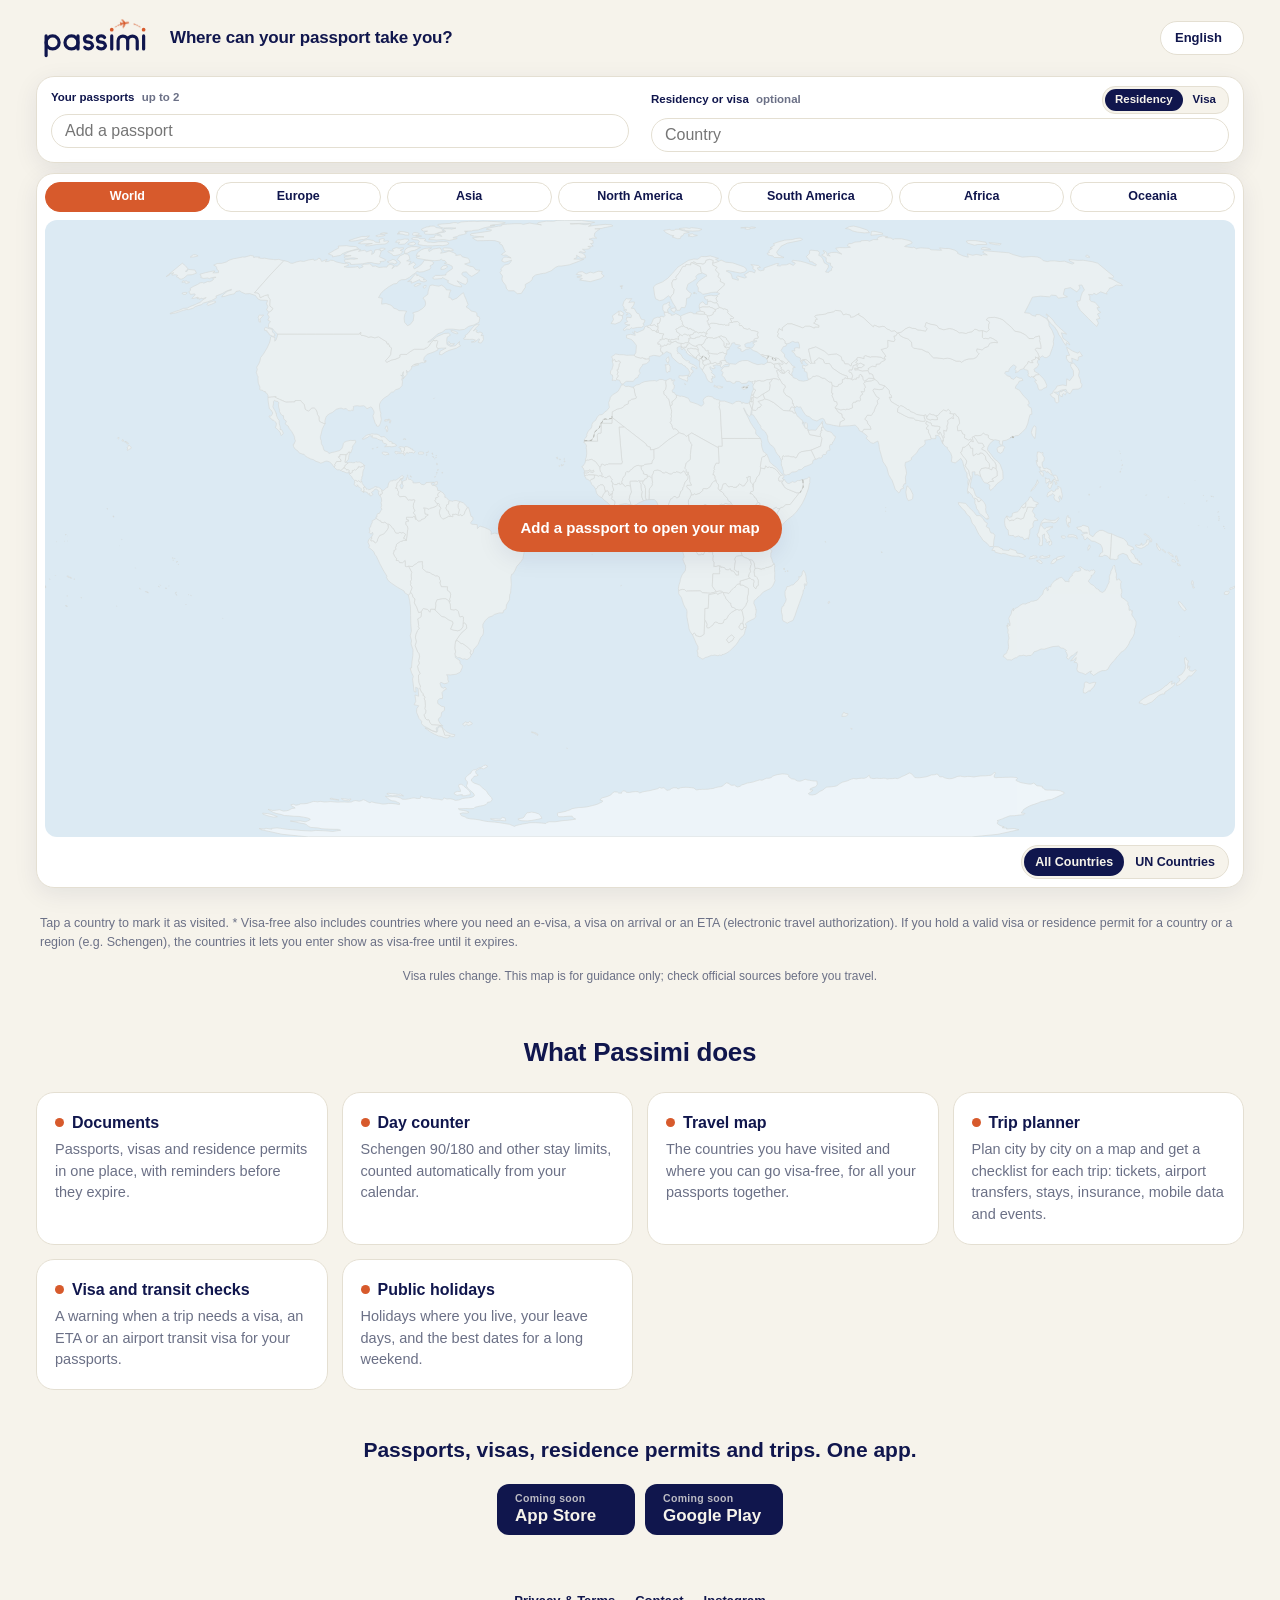
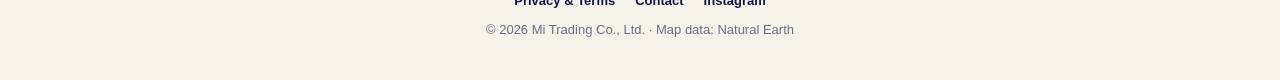
==== commit a1097a31: "site: 2026-11-23" ====
--- a/index.html
+++ b/index.html
@@ -6,6 +6,14 @@
 <title>Passimi — passports, visas and trips in one app</title>
 <meta name="description" content="Track passports, visas and residence permits, count your days, and see on a map where your passports can take you. Coming soon to the App Store and Google Play.">
 <link rel="canonical" href="https://passimi.com/">
+<script type="application/ld+json">
+{"@context":"https://schema.org","@graph":[
+ {"@type":"WebSite","name":"Passimi","alternateName":"passimi.com","url":"https://passimi.com/"},
+ {"@type":"Organization","name":"Passimi","url":"https://passimi.com/","logo":"https://passimi.com/apple-touch-icon.png",
+  "email":"support@passimi.com","sameAs":["https://www.instagram.com/passimiapp/"],
+  "parentOrganization":{"@type":"Organization","name":"Mi Trading Co., Ltd."}}
+]}
+</script>
 <meta property="og:type" content="website">
 <meta property="og:url" content="https://passimi.com/">
 <meta property="og:title" content="Passimi — passports, visas and trips in one app">
@@ -95,9 +103,23 @@
 </div>
 
 <main>
-  <p class="note"><span data-i="tapHint">Tap a country to mark it as visited.</span> <span data-i="filterHint">Tap a colour in the legend to show only those countries.</span> <span data-i="legendNote">* Visa-free also includes countries where you need an e-visa, a visa on arrival or an ETA (electronic travel authorization).</span></p>
+  <p class="note"><span data-i="tapHint">Tap a country to mark it as visited.</span> <span data-i="legendNote">* Visa-free also includes countries where you need an e-visa, a visa on arrival or an ETA (electronic travel authorization).</span></p>
   <div class="card list" id="listcard" hidden>
-    <h2 data-i="listTitle">Where you can go</h2>
+    <div class="listhead">
+      <h2 data-i="listTitle">Where you can go</h2>
+      <div class="filters">
+        <div class="seg" id="visitseg" role="group">
+          <button type="button" data-f="all" data-i="all" class="on">All</button>
+          <button type="button" data-f="v" data-i="visitedTab">Visited</button>
+          <button type="button" data-f="n" data-i="notVisited">Not Visited</button>
+        </div>
+        <div class="seg" id="visaseg" role="group">
+          <button type="button" data-f="all" data-i="all" class="on">All</button>
+          <button type="button" data-f="f" data-i="visaFree">Visa Free</button>
+          <button type="button" data-f="r" data-i="visaRequired">Visa Required</button>
+        </div>
+      </div>
+    </div>
     <div id="list"></div>
   </div>
   <p class="disclaimer" data-i="disclaimer">Visa rules change. This map is for guidance only; check official sources before you travel.</p>
@@ -124,7 +146,7 @@
 
 <footer>
   <nav>
-    <a id="legal" href="https://umutjihan-commits.github.io/passimi-legal/" data-i="privacy">Privacy &amp; Terms</a>
+    <a id="legal" href="/legal/" data-i="privacy">Privacy &amp; Terms</a>
     <a href="mailto:support@passimi.com" data-i="contact">Contact</a>
     <a href="https://www.instagram.com/passimiapp/" rel="noopener">Instagram</a>
   </nav>
--- a/style.css
+++ b/style.css
@@ -68,7 +68,7 @@
 .seg button:disabled{opacity:.4;cursor:default}
 .seg.sm button{height:22px;padding:0 10px;font-size:11.5px;border-radius:11px}
 .seg.sm{border-radius:13px}
-#unseg button{height:28px}
+
 
 /* ---- harita */
 .mapcard{flex:1;min-height:0;display:flex;flex-direction:column;padding:8px}
@@ -97,16 +97,15 @@
 .gate{position:absolute;inset:0;display:grid;place-items:center;padding:16px}
 .gate button{border:0;border-radius:999px;background:var(--orange);color:#fff;font-size:15px;font-weight:800;padding:12px 22px;
   cursor:pointer;box-shadow:var(--shadow)}
-.legend{position:absolute;z-index:4;left:8px;bottom:8px;display:grid;grid-template-columns:auto 1fr 1fr;gap:2px 4px;align-items:center;
-  padding:5px 6px;border-radius:11px;background:var(--glass);box-shadow:0 2px 8px rgba(16,22,77,.08);font-size:10.5px;font-weight:700;color:var(--muted)}
-.legend b{font-size:10px;font-weight:800;text-align:center;padding:0 4px}
-.legend .rl{padding:0 4px 0 3px;text-align:left;background:none;border:0;color:inherit;font:inherit;cursor:pointer}
-.legend .cell{display:grid;place-items:center;height:22px;min-width:40px;border:1.5px solid transparent;border-radius:7px;background:none;padding:0;cursor:pointer}
-.legend .cell.on{border-color:var(--ink)}
-.legend .all{grid-column:1/-1;margin-top:3px;height:22px;border:0;border-radius:7px;background:var(--ink);color:var(--bg);font:inherit;font-size:10.5px;font-weight:800;cursor:pointer}
-.sw{display:block;width:20px;height:11px;border-radius:3px;justify-self:center;border:1px solid transparent}
+.legend{position:absolute;z-index:4;left:8px;bottom:8px;display:grid;grid-template-columns:auto auto auto;gap:3px 9px;align-items:center;
+  padding:6px 12px 6px 9px;border-radius:9px;background:var(--glass);font-size:10.5px;font-weight:600;color:var(--muted);pointer-events:none}
+.legend b{font-size:10px;font-weight:700;text-align:center}
+.sw{display:block;width:18px;height:10px;border-radius:3px;justify-self:center;border:1px solid transparent}
 .sw.e{border-color:var(--border)}
-.legend .cell.off .sw{opacity:.35}
+.listhead{display:flex;flex-wrap:wrap;align-items:center;justify-content:space-between;gap:10px 16px;margin-bottom:12px}
+.listhead h2{margin:0}
+.filters{display:flex;flex-wrap:wrap;gap:8px}
+.filters .seg button{height:28px}
 .zoom{position:absolute;right:8px;bottom:8px;display:flex;flex-direction:column;gap:6px}
 .zoom button{width:32px;height:32px;border-radius:10px;border:1px solid var(--border);background:var(--surface);
   font-size:18px;font-weight:700;line-height:1;cursor:pointer}
@@ -184,10 +183,9 @@
   .seg button{height:26px;padding:0 9px;font-size:12px}
   .lab{font-size:11px;margin-bottom:3px}
   .seg.sm button{padding:0 8px}
-  .legend{left:5px;bottom:5px;padding:3px 4px;font-size:9.5px;gap:1px 2px}
-  .legend b{font-size:9px;padding:0 2px}
+  .legend{left:5px;bottom:5px;padding:4px 8px 4px 6px;font-size:9.5px;gap:2px 7px}
+  .legend b{font-size:9px}
   .legend .sw{width:16px;height:9px}
-  .legend .all{height:19px;font-size:9.5px}
   .zoom{right:5px;bottom:5px}
   .zoom button{width:28px;height:28px}
   .ttl{font-size:14px;white-space:normal;line-height:1.2}
@@ -197,9 +195,13 @@
   .regions{gap:5px;padding-bottom:6px}
   .regions button{height:28px;font-size:12px}
   .stat b{font-size:18px}
-  .legend .cell{min-width:30px;height:18px}
 }
 @media (prefers-reduced-motion:reduce){
   .logo .dash,#plane path,.toast{animation:none}
   #vp.anim,#lands path{transition:none}
 }
+@media (max-width:760px){
+  .filters{width:100%;display:grid;grid-template-columns:1fr;gap:6px}
+  .filters .seg{display:flex}
+  .filters .seg button{flex:1;padding:0 4px;font-size:12px;white-space:nowrap}
+}
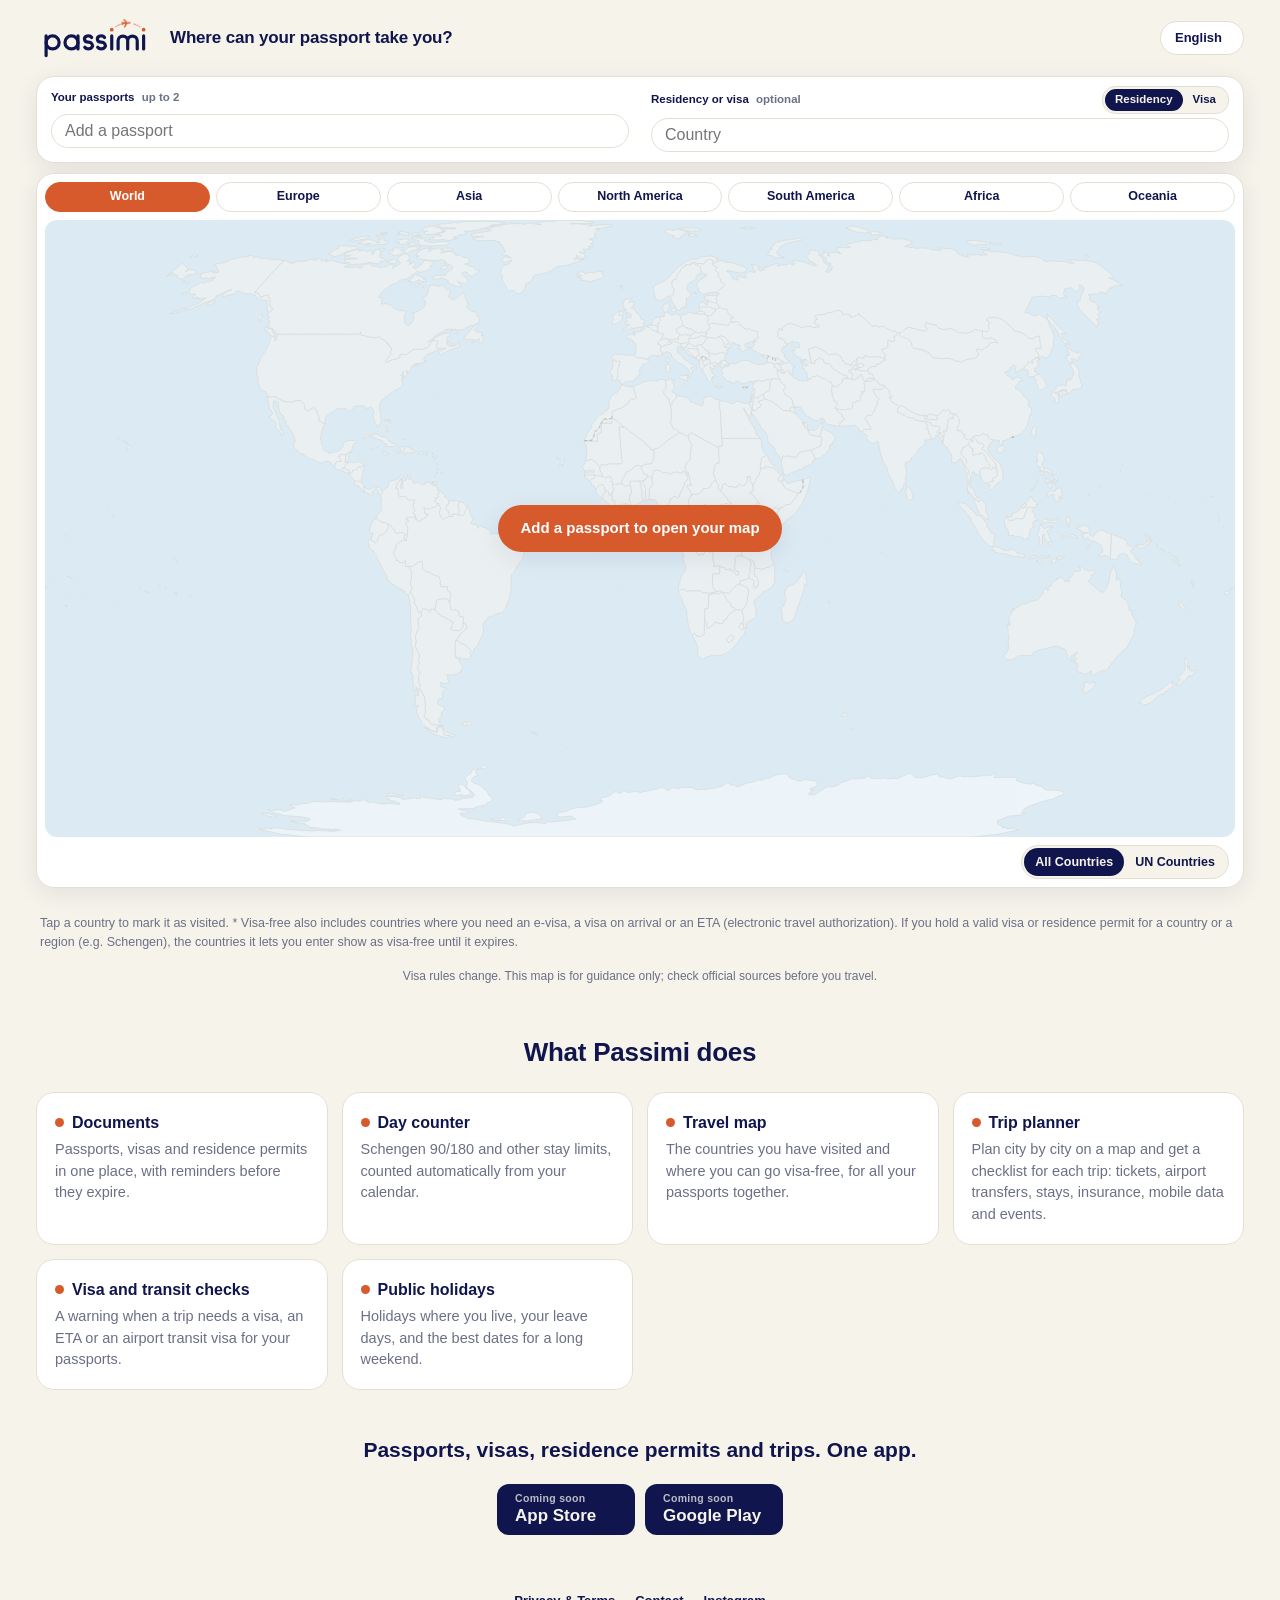
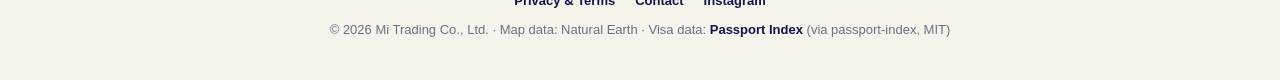
==== commit f36c8340: "site: 2026-11-23" ====
--- a/index.html
+++ b/index.html
@@ -150,7 +150,7 @@
     <a href="mailto:support@passimi.com" data-i="contact">Contact</a>
     <a href="https://www.instagram.com/passimiapp/" rel="noopener">Instagram</a>
   </nav>
-  <p>© 2026 Mi Trading Co., Ltd. · Map data: Natural Earth</p>
+  <p>© 2026 Mi Trading Co., Ltd. · Map data: Natural Earth · Visa data: <a href="https://www.passportindex.org" rel="noopener">Passport Index</a> (via passport-index, MIT)</p>
 </footer>
 <script type="module" src="app.js"></script>
 </body>
